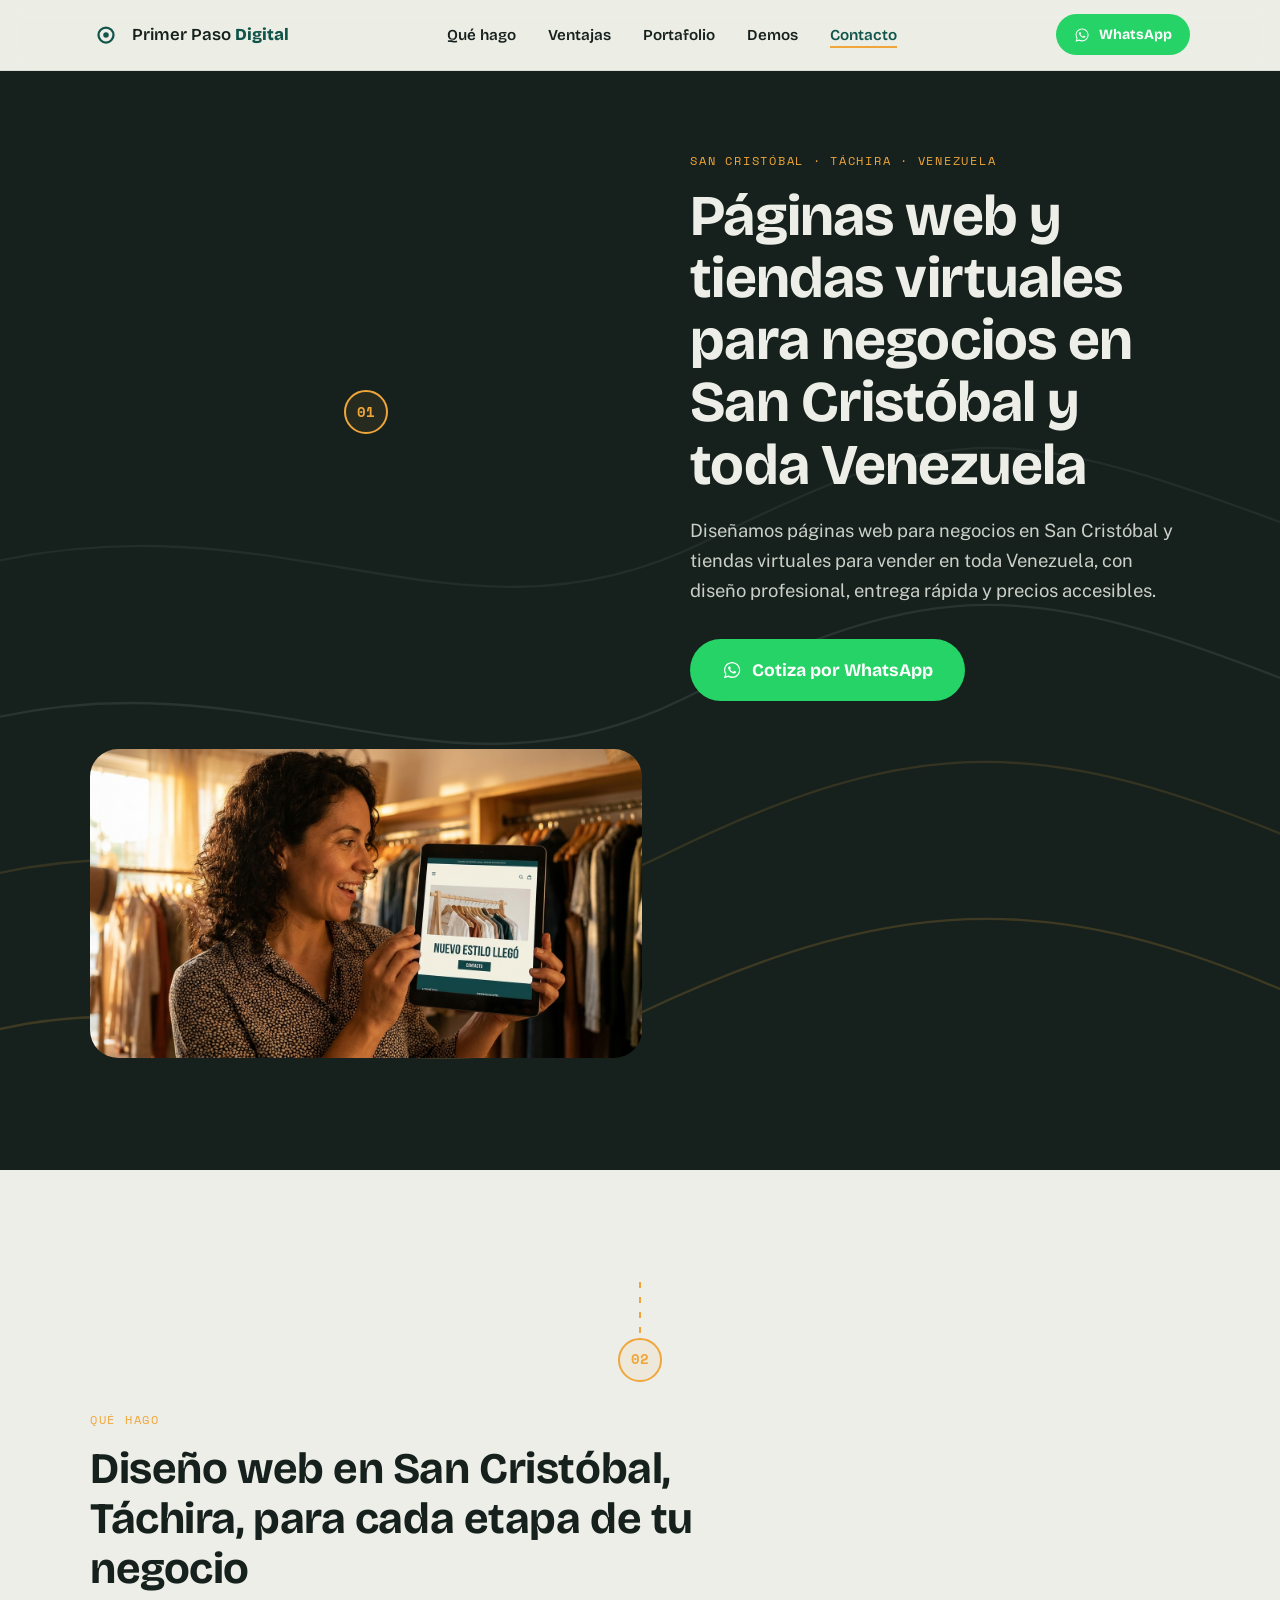
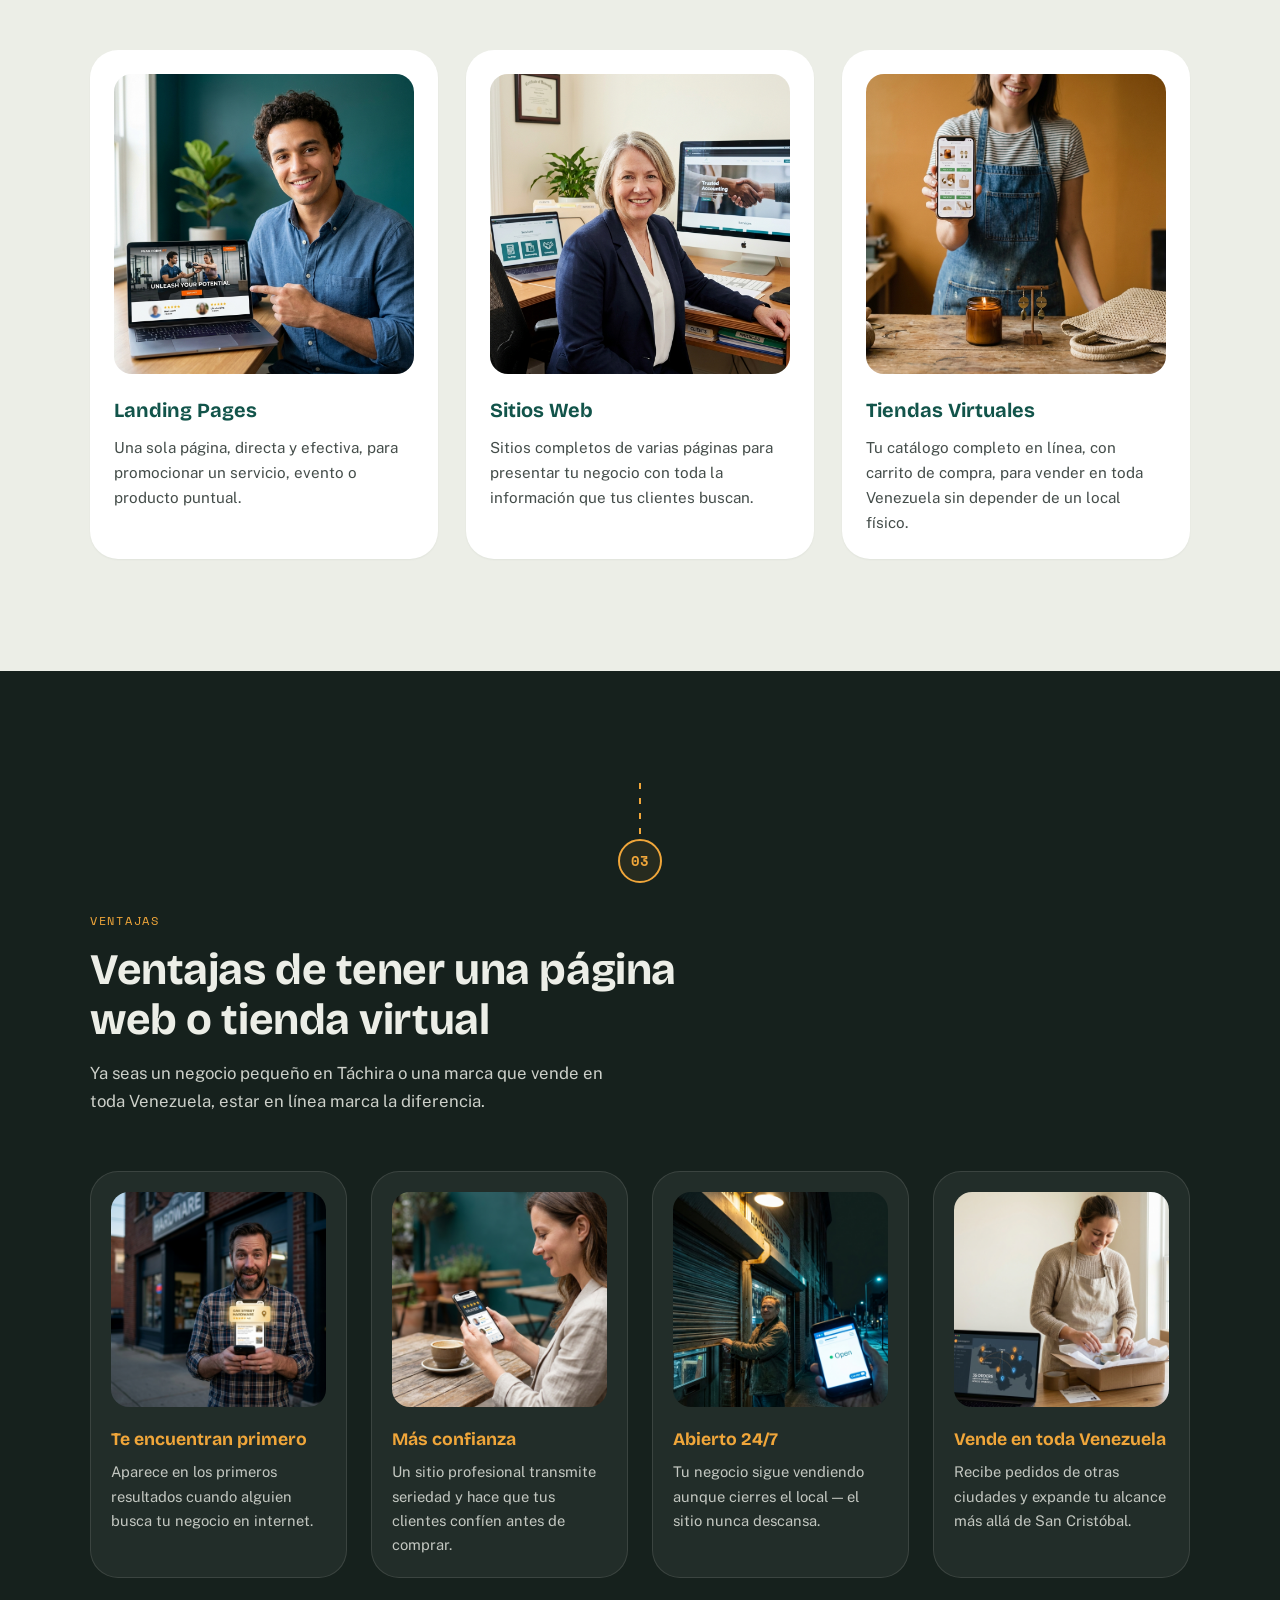
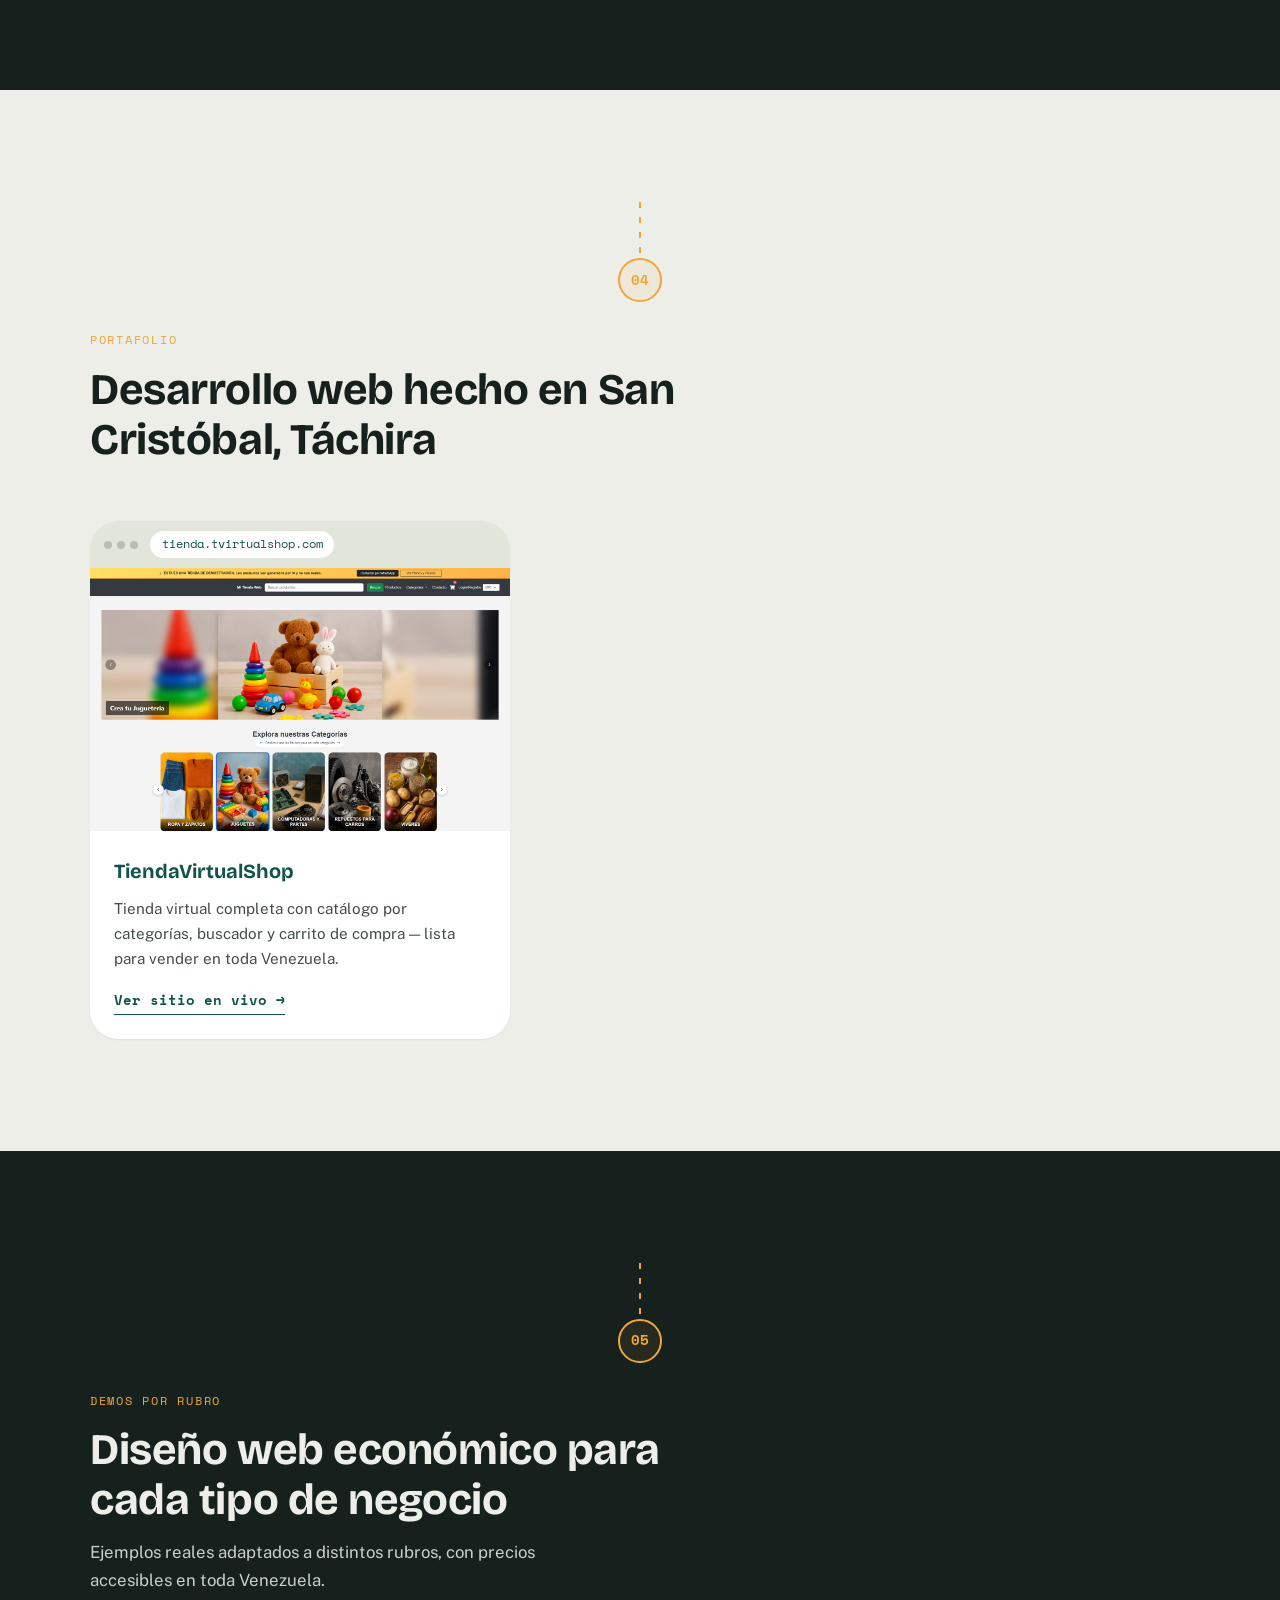
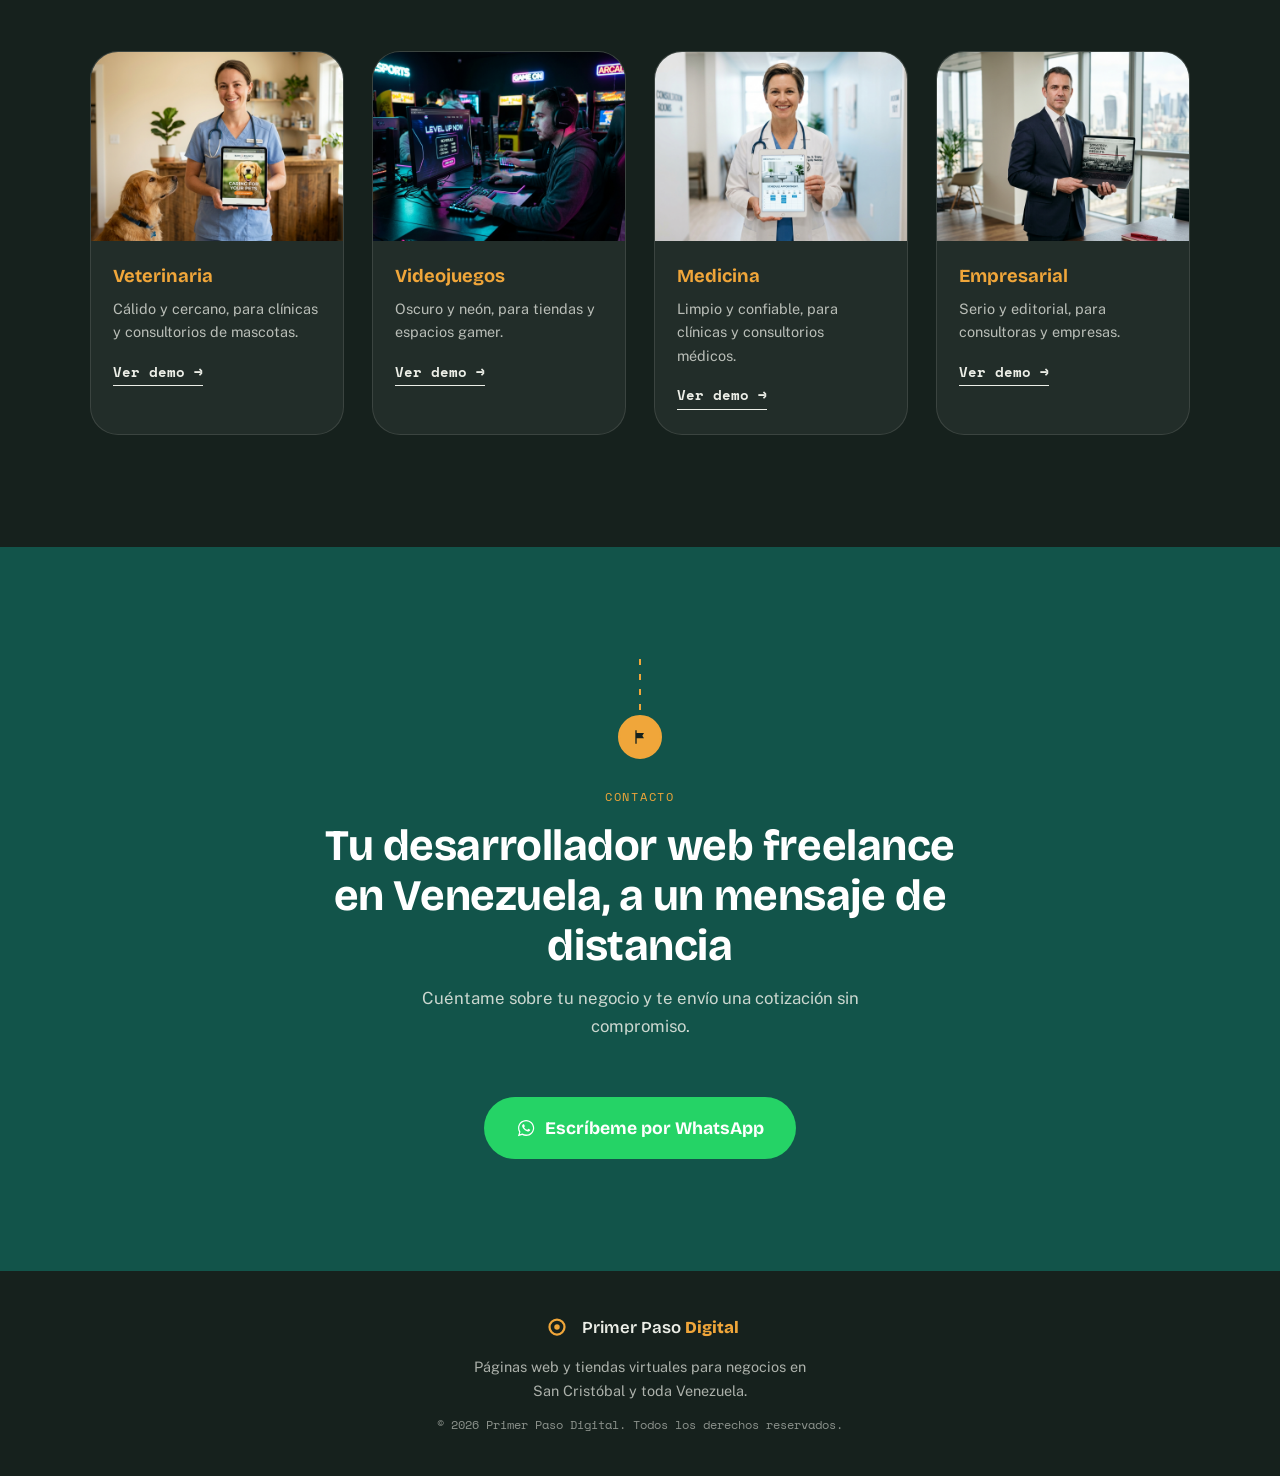
==== index.html @ 60488084 "Web Rediseñada" ====
<!DOCTYPE html>
<html lang="es">
<head>
<meta charset="UTF-8">
<meta name="viewport" content="width=device-width, initial-scale=1.0">
<title>Primer Paso Digital | Páginas Web y Tiendas Virtuales en San Cristóbal, Táchira, Venezuela</title>
<meta name="description" content="Creamos páginas web y tiendas virtuales para negocios en San Cristóbal y toda Venezuela. Diseño profesional, entrega rápida, precios accesibles. Cotiza por WhatsApp.">
<link rel="canonical" href="https://primerpasodigital.com/">
<meta name="theme-color" content="#12544A">

<meta property="og:type" content="website">
<meta property="og:locale" content="es_VE">
<meta property="og:title" content="Primer Paso Digital | Páginas Web y Tiendas Virtuales en San Cristóbal, Táchira">
<meta property="og:description" content="Creamos páginas web y tiendas virtuales para negocios en San Cristóbal y toda Venezuela. Diseño profesional, entrega rápida, precios accesibles.">
<meta property="og:image" content="assets/img/marca/og-image.png">
<meta name="twitter:card" content="summary_large_image">

<link rel="icon" type="image/svg+xml" href="assets/img/marca/favicon.svg">

<link rel="preconnect" href="https://fonts.googleapis.com">
<link rel="preconnect" href="https://fonts.gstatic.com" crossorigin>
<link href="https://fonts.googleapis.com/css2?family=Bricolage+Grotesque:opsz,wght@12..96,500;12..96,600;12..96,700;12..96,800&family=Public+Sans:wght@400;500;600;700&family=Space+Mono:wght@400;700&display=swap" rel="stylesheet">

<link rel="stylesheet" href="assets/css/main.css">
</head>
<body>

<a class="skip-link" href="#main">Saltar al contenido</a>

<header class="site-header" id="top">
  <div class="container site-header__inner">
    <a class="brand" href="#top" aria-label="Primer Paso Digital — Inicio">
      <svg class="brand__mark" viewBox="0 0 64 64" aria-hidden="true">
        <circle cx="32" cy="32" r="15" fill="none" stroke="currentColor" stroke-width="4.5"/>
        <circle cx="32" cy="32" r="5.5" fill="currentColor"/>
      </svg>
      <span class="brand__word">Primer Paso <strong>Digital</strong></span>
    </a>

    <nav class="nav" id="siteNav">
      <ul class="nav__list">
        <li><a href="#que-hago">Qué hago</a></li>
        <li><a href="#ventajas">Ventajas</a></li>
        <li><a href="#portafolio">Portafolio</a></li>
        <li><a href="#demos">Demos</a></li>
        <li><a href="#contacto">Contacto</a></li>
      </ul>
    </nav>

    <div class="site-header__actions">
      <a class="btn btn--whatsapp btn--sm" href="https://wa.me/58TODOWHATSAPP?text=Hola%2C%20quiero%20cotizar%20una%20p%C3%A1gina%20web%20o%20tienda%20virtual" target="_blank" rel="noopener noreferrer">
        <svg viewBox="0 0 32 32" aria-hidden="true"><path fill="currentColor" d="M16 3C9 3 3.2 8.7 3.2 15.7c0 2.5.7 4.8 1.9 6.8L3 29l6.7-2c1.9 1.1 4.1 1.6 6.3 1.6 7 0 12.8-5.7 12.8-12.7C28.8 8.7 23 3 16 3zm0 23.2c-2 0-3.9-.5-5.6-1.5l-.4-.2-4 1.1 1.1-3.9-.3-.4a10.4 10.4 0 0 1-1.7-5.6C5.1 9.8 10 5 16 5s10.9 4.8 10.9 10.7S22 26.2 16 26.2zm6-8c-.3-.2-1.9-.9-2.2-1s-.5-.2-.7.2-.8 1-1 1.2-.4.2-.7.1a8.8 8.8 0 0 1-4.4-3.8c-.3-.5.3-.5.9-1.7.1-.2 0-.4 0-.5l-1-2.3c-.2-.6-.5-.5-.7-.5h-.6c-.2 0-.5.1-.8.4-.3.3-1.1 1-1.1 2.5s1.1 2.9 1.3 3.1c.2.2 2.2 3.4 5.4 4.7.7.3 1.3.5 1.8.7.7.2 1.4.2 1.9.1.6-.1 1.9-.8 2.1-1.5.3-.7.3-1.4.2-1.5-.1-.2-.3-.3-.6-.4z"/></svg>
        <span>WhatsApp</span>
      </a>
      <button class="nav-toggle" id="navToggle" aria-expanded="false" aria-controls="siteNav" aria-label="Abrir menú de navegación">
        <span></span><span></span><span></span>
      </button>
    </div>
  </div>
</header>

<main id="main">

  <!-- 01 · HERO -->
  <section class="section section--dark hero" id="hero">
    <svg class="hero__topo" viewBox="0 0 1200 700" preserveAspectRatio="none" aria-hidden="true">
      <path d="M-50 620 C 200 560, 350 680, 600 600 S 1000 520, 1250 600" fill="none" stroke="#F0A63A" stroke-width="1.5" opacity="0.18"/>
      <path d="M-50 520 C 220 460, 380 580, 620 500 S 980 420, 1250 500" fill="none" stroke="#F0A63A" stroke-width="1.5" opacity="0.14"/>
      <path d="M-50 420 C 240 360, 400 480, 640 400 S 960 320, 1250 400" fill="none" stroke="#ECEEE7" stroke-width="1.5" opacity="0.09"/>
      <path d="M-50 320 C 260 260, 420 380, 660 300 S 940 220, 1250 300" fill="none" stroke="#ECEEE7" stroke-width="1.5" opacity="0.06"/>
    </svg>

    <div class="container hero__inner">
      <div class="waypoint" data-waypoint>
        <span class="waypoint__marker">01</span>
      </div>

      <div class="hero__content reveal">
        <p class="eyebrow">San Cristóbal · Táchira · Venezuela</p>
        <h1>Páginas web y tiendas virtuales para negocios en San Cristóbal y toda Venezuela</h1>
        <p class="hero__lead">Diseñamos páginas web para negocios en San Cristóbal y tiendas virtuales para vender en toda Venezuela, con diseño profesional, entrega rápida y precios accesibles.</p>
        <a class="btn btn--whatsapp btn--lg js-whatsapp" href="https://wa.me/58TODOWHATSAPP?text=Hola%2C%20quiero%20cotizar%20una%20p%C3%A1gina%20web%20o%20tienda%20virtual" target="_blank" rel="noopener noreferrer">
          <svg viewBox="0 0 32 32" aria-hidden="true"><path fill="currentColor" d="M16 3C9 3 3.2 8.7 3.2 15.7c0 2.5.7 4.8 1.9 6.8L3 29l6.7-2c1.9 1.1 4.1 1.6 6.3 1.6 7 0 12.8-5.7 12.8-12.7C28.8 8.7 23 3 16 3zm0 23.2c-2 0-3.9-.5-5.6-1.5l-.4-.2-4 1.1 1.1-3.9-.3-.4a10.4 10.4 0 0 1-1.7-5.6C5.1 9.8 10 5 16 5s10.9 4.8 10.9 10.7S22 26.2 16 26.2zm6-8c-.3-.2-1.9-.9-2.2-1s-.5-.2-.7.2-.8 1-1 1.2-.4.2-.7.1a8.8 8.8 0 0 1-4.4-3.8c-.3-.5.3-.5.9-1.7.1-.2 0-.4 0-.5l-1-2.3c-.2-.6-.5-.5-.7-.5h-.6c-.2 0-.5.1-.8.4-.3.3-1.1 1-1.1 2.5s1.1 2.9 1.3 3.1c.2.2 2.2 3.4 5.4 4.7.7.3 1.3.5 1.8.7.7.2 1.4.2 1.9.1.6-.1 1.9-.8 2.1-1.5.3-.7.3-1.4.2-1.5-.1-.2-.3-.3-.6-.4z"/></svg>
          <span>Cotiza por WhatsApp</span>
        </a>
      </div>

      <div class="hero__media reveal">
        <img src="assets/img/hero/hero-negocios-web.png" alt="Dueña de una tienda de ropa en San Cristóbal mostrando con alegría el sitio web de su negocio en una tablet" width="1376" height="768" fetchpriority="high">
      </div>
    </div>
  </section>

  <!-- 02 · QUÉ HAGO -->
  <section class="section section--light services" id="que-hago">
    <div class="container">
      <div class="waypoint" data-waypoint>
        <span class="waypoint__line"></span>
        <span class="waypoint__marker">02</span>
      </div>

      <header class="section__head reveal">
        <p class="eyebrow">Qué hago</p>
        <h2>Diseño web en San Cristóbal, Táchira, para cada etapa de tu negocio</h2>
      </header>

      <div class="services__grid">
        <article class="service-card reveal">
          <img src="assets/img/servicios/servicio-landing.png" alt="Pantalla de laptop mostrando una landing page de una sola página con botón de contacto" width="1024" height="1024" loading="lazy">
          <h3>Landing Pages</h3>
          <p>Una sola página, directa y efectiva, para promocionar un servicio, evento o producto puntual.</p>
        </article>

        <article class="service-card reveal">
          <img src="assets/img/servicios/servicio-web.png" alt="Monitor y laptop mostrando dos páginas distintas de un sitio web de varias secciones" width="1024" height="1024" loading="lazy">
          <h3>Sitios Web</h3>
          <p>Sitios completos de varias páginas para presentar tu negocio con toda la información que tus clientes buscan.</p>
        </article>

        <article class="service-card reveal">
          <img src="assets/img/servicios/servicio-tienda.png" alt="Teléfono mostrando una tienda virtual con catálogo de productos y botón de agregar al carrito" width="1024" height="1024" loading="lazy">
          <h3>Tiendas Virtuales</h3>
          <p>Tu catálogo completo en línea, con carrito de compra, para vender en toda Venezuela sin depender de un local físico.</p>
        </article>
      </div>
    </div>
  </section>

  <!-- 03 · VENTAJAS -->
  <section class="section section--dark advantages" id="ventajas">
    <div class="container">
      <div class="waypoint" data-waypoint>
        <span class="waypoint__line"></span>
        <span class="waypoint__marker">03</span>
      </div>

      <header class="section__head reveal">
        <p class="eyebrow">Ventajas</p>
        <h2>Ventajas de tener una página web o tienda virtual</h2>
        <p class="section__sub">Ya seas un negocio pequeño en Táchira o una marca que vende en toda Venezuela, estar en línea marca la diferencia.</p>
      </header>

      <div class="advantages__grid">
        <article class="advantage-card reveal">
          <img src="assets/img/ventajas/ventaja-visibilidad.png" alt="Dueño de una ferretería mostrando su celular con su negocio como primer resultado de búsqueda" width="1024" height="1024" loading="lazy">
          <h3>Te encuentran primero</h3>
          <p>Aparece en los primeros resultados cuando alguien busca tu negocio en internet.</p>
        </article>

        <article class="advantage-card reveal">
          <img src="assets/img/ventajas/ventaja-confianza.png" alt="Cliente leyendo reseñas y un sello de negocio verificado en el sitio web de una empresa" width="1024" height="1024" loading="lazy">
          <h3>Más confianza</h3>
          <p>Un sitio profesional transmite seriedad y hace que tus clientes confíen antes de comprar.</p>
        </article>

        <article class="advantage-card reveal">
          <img src="assets/img/ventajas/ventaja-disponibilidad.png" alt="Dueño de un local cerrando su tienda de noche mientras su tienda virtual sigue activa en el celular" width="1024" height="1024" loading="lazy">
          <h3>Abierto 24/7</h3>
          <p>Tu negocio sigue vendiendo aunque cierres el local — el sitio nunca descansa.</p>
        </article>

        <article class="advantage-card reveal">
          <img src="assets/img/ventajas/ventaja-alcance.png" alt="Emprendedora empacando un pedido junto a una laptop con un mapa de pedidos en varias ciudades de Venezuela" width="1024" height="1024" loading="lazy">
          <h3>Vende en toda Venezuela</h3>
          <p>Recibe pedidos de otras ciudades y expande tu alcance más allá de San Cristóbal.</p>
        </article>
      </div>
    </div>
  </section>

  <!-- 04 · PORTAFOLIO -->
  <section class="section section--light portfolio" id="portafolio">
    <div class="container">
      <div class="waypoint" data-waypoint>
        <span class="waypoint__line"></span>
        <span class="waypoint__marker">04</span>
      </div>

      <header class="section__head reveal">
        <p class="eyebrow">Portafolio</p>
        <h2>Desarrollo web hecho en San Cristóbal, Táchira</h2>
      </header>

      <div class="portfolio__grid">
        <article class="portfolio-card reveal">
          <a class="portfolio-card__preview" href="https://tienda.tvirtualshop.com" target="_blank" rel="noopener noreferrer">
            <span class="browser-bar" aria-hidden="true">
              <span class="browser-bar__dots"><i></i><i></i><i></i></span>
              <span class="browser-bar__url">tienda.tvirtualshop.com</span>
            </span>
            <span class="portfolio-card__image">
              <img src="assets/img/portafolio/portafolio-tvirtualshop.png" alt="Captura de la página de inicio de TiendaVirtualShop, una tienda virtual real desarrollada por Primer Paso Digital" width="1440" height="2370" loading="lazy">
            </span>
          </a>
          <div class="portfolio-card__body">
            <h3>TiendaVirtualShop</h3>
            <p>Tienda virtual completa con catálogo por categorías, buscador y carrito de compra — lista para vender en toda Venezuela.</p>
            <a class="link-arrow" href="https://tienda.tvirtualshop.com" target="_blank" rel="noopener noreferrer">Ver sitio en vivo →</a>
          </div>
        </article>
      </div>
    </div>
  </section>

  <!-- 05 · DEMOS POR RUBRO -->
  <section class="section section--dark demos" id="demos">
    <div class="container">
      <div class="waypoint" data-waypoint>
        <span class="waypoint__line"></span>
        <span class="waypoint__marker">05</span>
      </div>

      <header class="section__head reveal">
        <p class="eyebrow">Demos por rubro</p>
        <h2>Diseño web económico para cada tipo de negocio</h2>
        <p class="section__sub">Ejemplos reales adaptados a distintos rubros, con precios accesibles en toda Venezuela.</p>
      </header>

      <div class="demos__grid">
        <article class="demo-card reveal">
          <a class="demo-card__link" href="demos/veterinaria/index.html">
            <span class="demo-card__image"><img src="assets/img/demos/demo-veterinaria.png" alt="Veterinaria mostrando en una tablet el sitio web cálido de una clínica veterinaria, demo de Primer Paso Digital" width="1200" height="896" loading="lazy"></span>
            <span class="demo-card__body">
              <span class="demo-card__title">Veterinaria</span>
              <span class="demo-card__desc">Cálido y cercano, para clínicas y consultorios de mascotas.</span>
              <span class="link-arrow">Ver demo →</span>
            </span>
          </a>
        </article>

        <article class="demo-card reveal">
          <a class="demo-card__link" href="demos/videojuegos/index.html">
            <span class="demo-card__image"><img src="assets/img/demos/demo-videojuegos.png" alt="Gamer frente a un monitor con el sitio web neón de un gaming café, demo de Primer Paso Digital" width="1200" height="896" loading="lazy"></span>
            <span class="demo-card__body">
              <span class="demo-card__title">Videojuegos</span>
              <span class="demo-card__desc">Oscuro y neón, para tiendas y espacios gamer.</span>
              <span class="link-arrow">Ver demo →</span>
            </span>
          </a>
        </article>

        <article class="demo-card reveal">
          <a class="demo-card__link" href="demos/medicina/index.html">
            <span class="demo-card__image"><img src="assets/img/demos/demo-medicina.png" alt="Doctora mostrando en una tablet el sitio web clínico de un centro médico, demo de Primer Paso Digital" width="1200" height="896" loading="lazy"></span>
            <span class="demo-card__body">
              <span class="demo-card__title">Medicina</span>
              <span class="demo-card__desc">Limpio y confiable, para clínicas y consultorios médicos.</span>
              <span class="link-arrow">Ver demo →</span>
            </span>
          </a>
        </article>

        <article class="demo-card reveal">
          <a class="demo-card__link" href="demos/empresarial/index.html">
            <span class="demo-card__image"><img src="assets/img/demos/demo-empresarial.png" alt="Consultor mostrando en una laptop el sitio web editorial de una consultora empresarial, demo de Primer Paso Digital" width="1200" height="896" loading="lazy"></span>
            <span class="demo-card__body">
              <span class="demo-card__title">Empresarial</span>
              <span class="demo-card__desc">Serio y editorial, para consultoras y empresas.</span>
              <span class="link-arrow">Ver demo →</span>
            </span>
          </a>
        </article>
      </div>
    </div>
  </section>

  <!-- 06 · CONTACTO / CTA FINAL -->
  <section class="section contact" id="contacto">
    <div class="container contact__inner">
      <div class="waypoint" data-waypoint>
        <span class="waypoint__line"></span>
        <span class="waypoint__marker waypoint__marker--final" aria-hidden="true">
          <svg viewBox="0 0 24 24" width="16" height="16"><path fill="currentColor" d="M5 2v20h2v-8h11l-2.5-4L18 6H7V2z"/></svg>
        </span>
      </div>

      <header class="section__head reveal">
        <p class="eyebrow">Contacto</p>
        <h2>Tu desarrollador web freelance en Venezuela, a un mensaje de distancia</h2>
        <p class="section__sub">Cuéntame sobre tu negocio y te envío una cotización sin compromiso.</p>
      </header>

      <a class="btn btn--whatsapp btn--lg reveal js-whatsapp" href="https://wa.me/58TODOWHATSAPP?text=Hola%2C%20quiero%20cotizar%20una%20p%C3%A1gina%20web%20o%20tienda%20virtual" target="_blank" rel="noopener noreferrer">
        <svg viewBox="0 0 32 32" aria-hidden="true"><path fill="currentColor" d="M16 3C9 3 3.2 8.7 3.2 15.7c0 2.5.7 4.8 1.9 6.8L3 29l6.7-2c1.9 1.1 4.1 1.6 6.3 1.6 7 0 12.8-5.7 12.8-12.7C28.8 8.7 23 3 16 3zm0 23.2c-2 0-3.9-.5-5.6-1.5l-.4-.2-4 1.1 1.1-3.9-.3-.4a10.4 10.4 0 0 1-1.7-5.6C5.1 9.8 10 5 16 5s10.9 4.8 10.9 10.7S22 26.2 16 26.2zm6-8c-.3-.2-1.9-.9-2.2-1s-.5-.2-.7.2-.8 1-1 1.2-.4.2-.7.1a8.8 8.8 0 0 1-4.4-3.8c-.3-.5.3-.5.9-1.7.1-.2 0-.4 0-.5l-1-2.3c-.2-.6-.5-.5-.7-.5h-.6c-.2 0-.5.1-.8.4-.3.3-1.1 1-1.1 2.5s1.1 2.9 1.3 3.1c.2.2 2.2 3.4 5.4 4.7.7.3 1.3.5 1.8.7.7.2 1.4.2 1.9.1.6-.1 1.9-.8 2.1-1.5.3-.7.3-1.4.2-1.5-.1-.2-.3-.3-.6-.4z"/></svg>
        <span>Escríbeme por WhatsApp</span>
      </a>
    </div>
  </section>

</main>

<footer class="site-footer">
  <div class="container site-footer__inner">
    <a class="brand brand--footer" href="#top" aria-label="Primer Paso Digital — Inicio">
      <svg class="brand__mark" viewBox="0 0 64 64" aria-hidden="true">
        <circle cx="32" cy="32" r="15" fill="none" stroke="currentColor" stroke-width="4.5"/>
        <circle cx="32" cy="32" r="5.5" fill="currentColor"/>
      </svg>
      <span class="brand__word">Primer Paso <strong>Digital</strong></span>
    </a>
    <p class="site-footer__tag">Páginas web y tiendas virtuales para negocios en San Cristóbal y toda Venezuela.</p>
    <p class="site-footer__copy">© <span id="year"></span> Primer Paso Digital. Todos los derechos reservados.</p>
  </div>
</footer>

<script src="assets/js/main.js"></script>
</body>
</html>
---- assets/css/main.css ----
/* ==========================================================================
   Primer Paso Digital — sistema "Sendero"
   Tokens + reset + componentes. Ver CLAUDE.md para la paleta y tipografía.
   ========================================================================== */

:root {
  --ink: #16211D;
  --niebla: #ECEEE7;
  --niebla-alt: #E2E5D9;
  --sendero: #12544A;
  --sendero-dark: #0C3B34;
  --marca: #F0A63A;
  --arcilla: #B5652D;
  --whatsapp: #25D366;
  --whatsapp-dark: #1DA851;
  --white: #FFFFFF;

  --font-display: 'Bricolage Grotesque', 'Segoe UI', sans-serif;
  --font-body: 'Public Sans', 'Segoe UI', sans-serif;
  --font-mono: 'Space Mono', 'Courier New', monospace;

  --radius-sm: 10px;
  --radius-md: 18px;
  --radius-lg: 28px;

  --container-max: 1180px;

  --ease: cubic-bezier(.4, 0, .2, 1);
}

/* ---------- Reset ---------- */
*, *::before, *::after { box-sizing: border-box; }
html { scroll-behavior: smooth; }
body {
  margin: 0;
  font-family: var(--font-body);
  color: var(--ink);
  background: var(--niebla);
  line-height: 1.65;
  -webkit-font-smoothing: antialiased;
}
img { max-width: 100%; display: block; height: auto; }
a { color: inherit; text-decoration: none; }
ul { margin: 0; padding: 0; list-style: none; }
h1, h2, h3, p { margin: 0; }
button { font: inherit; color: inherit; background: none; border: none; cursor: pointer; }
svg { display: block; }

:focus-visible {
  outline: 3px solid var(--marca);
  outline-offset: 3px;
  border-radius: 4px;
}

@media (prefers-reduced-motion: reduce) {
  html { scroll-behavior: auto; }
  *, *::before, *::after {
    animation-duration: 0.001ms !important;
    animation-iteration-count: 1 !important;
    transition-duration: 0.001ms !important;
    scroll-behavior: auto !important;
  }
}

/* ---------- Skip link ---------- */
.skip-link {
  position: absolute;
  left: 1rem;
  top: -60px;
  background: var(--marca);
  color: var(--ink);
  padding: .75rem 1.25rem;
  border-radius: var(--radius-sm);
  font-family: var(--font-display);
  font-weight: 700;
  z-index: 1000;
  transition: top .2s var(--ease);
}
.skip-link:focus { top: 1rem; }

/* ---------- Layout helpers ---------- */
.container {
  width: 100%;
  max-width: var(--container-max);
  margin-inline: auto;
  padding-inline: clamp(1.25rem, 4vw, 2.5rem);
}

.section { position: relative; padding-block: clamp(4rem, 9vw, 7rem); overflow: hidden; }
.section--dark { background: var(--ink); color: var(--niebla); }
.section--light { background: var(--niebla); color: var(--ink); }

.eyebrow {
  font-family: var(--font-mono);
  font-size: .78rem;
  letter-spacing: .14em;
  text-transform: uppercase;
  color: var(--marca);
  margin-bottom: .85rem;
}

.section__head { max-width: 640px; margin-bottom: clamp(2.5rem, 6vw, 3.5rem); }
.section__head h2 {
  font-family: var(--font-display);
  font-weight: 700;
  font-size: clamp(1.9rem, 3.4vw, 2.75rem);
  line-height: 1.15;
  letter-spacing: -.01em;
}
.section__sub { margin-top: .9rem; font-size: 1.05rem; opacity: .85; max-width: 52ch; }

/* ---------- Buttons ---------- */
.btn {
  display: inline-flex;
  align-items: center;
  gap: .6rem;
  padding: .9rem 1.6rem;
  border-radius: 999px;
  font-family: var(--font-display);
  font-weight: 700;
  font-size: 1rem;
  transition: transform .18s var(--ease), box-shadow .18s var(--ease);
  white-space: nowrap;
}
.btn svg { width: 1.15em; height: 1.15em; }
.btn:hover { transform: translateY(-2px); }
.btn:active { transform: translateY(0); }

.btn--whatsapp { background: var(--whatsapp); color: var(--white); }
.btn--whatsapp:hover { background: var(--whatsapp-dark); box-shadow: 0 10px 24px -8px rgba(37,211,102,.5); }

.btn--sm { padding: .55rem 1.1rem; font-size: .88rem; }
.btn--lg { padding: 1.05rem 2rem; font-size: 1.1rem; }

.link-arrow {
  display: inline-flex;
  align-items: center;
  font-family: var(--font-mono);
  font-size: .85rem;
  font-weight: 700;
  border-bottom: 1.5px solid currentColor;
  padding-bottom: 2px;
  width: fit-content;
  transition: gap .18s var(--ease), opacity .18s var(--ease);
}
.link-arrow:hover { opacity: .75; }

/* ---------- Reveal on scroll ---------- */
.reveal {
  opacity: 0;
  transform: translateY(18px);
  transition: opacity .7s var(--ease), transform .7s var(--ease);
}
.reveal.in-view { opacity: 1; transform: none; }
@media (prefers-reduced-motion: reduce) {
  .reveal { opacity: 1 !important; transform: none !important; }
}

/* ---------- Waypoint (sendero) ---------- */
.waypoint {
  display: flex;
  flex-direction: column;
  align-items: center;
  gap: 0;
  width: fit-content;
  margin-inline: auto;
  margin-bottom: 1.75rem;
}
.waypoint__line {
  width: 2px;
  height: 56px;
  background-image: repeating-linear-gradient(to bottom, var(--marca) 0 6px, transparent 6px 15px);
  transform: scaleY(0);
  transform-origin: top;
  transition: transform .9s var(--ease);
}
.section.in-view .waypoint__line { transform: scaleY(1); }
@media (prefers-reduced-motion: reduce) {
  .waypoint__line { transform: scaleY(1) !important; }
}

.waypoint__marker {
  width: 2.75rem;
  height: 2.75rem;
  border-radius: 50%;
  display: flex;
  align-items: center;
  justify-content: center;
  font-family: var(--font-mono);
  font-weight: 700;
  font-size: .85rem;
  border: 2px solid var(--marca);
  color: var(--marca);
  background: rgba(240, 166, 58, .08);
  flex-shrink: 0;
}
.waypoint__marker--final {
  background: var(--marca);
  color: var(--ink);
}

/* ==========================================================================
   Header
   ========================================================================== */
.site-header {
  position: sticky;
  top: 0;
  z-index: 100;
  border-bottom: 1px solid rgba(22, 33, 29, .08);
}
/* Blur lives on a pseudo-element (not on .site-header itself) so the header
   never becomes the containing block for its position:fixed mobile nav —
   backdrop-filter on an ancestor hijacks fixed-position sizing/offsets. */
.site-header::before {
  content: '';
  position: absolute;
  inset: 0;
  z-index: -1;
  background: rgba(236, 238, 231, .92);
  backdrop-filter: blur(8px);
}
.site-header__inner {
  display: flex;
  align-items: center;
  justify-content: space-between;
  gap: 1.5rem;
  padding-block: .9rem;
}

.brand {
  display: inline-flex;
  align-items: center;
  gap: .6rem;
  color: var(--sendero);
  flex-shrink: 0;
}
.brand__mark { width: 2rem; height: 2rem; }
.brand__word {
  font-family: var(--font-display);
  font-weight: 600;
  font-size: 1.05rem;
  color: var(--ink);
}
.brand__word strong { color: var(--sendero); font-weight: 800; }

.nav__list {
  display: flex;
  align-items: center;
  gap: clamp(1.25rem, 2.5vw, 2.25rem);
}
.nav__list a {
  font-family: var(--font-display);
  font-weight: 600;
  font-size: .95rem;
  position: relative;
  padding-block: .25rem;
}
.nav__list a::after {
  content: '';
  position: absolute;
  left: 0; right: 100%;
  bottom: 0;
  height: 2px;
  background: var(--marca);
  transition: right .25s var(--ease);
}
.nav__list a:hover::after,
.nav__list a.is-active::after { right: 0; }
.nav__list a.is-active { color: var(--sendero); }

.site-header__actions { display: flex; align-items: center; gap: 1rem; }

.nav-toggle {
  display: none;
  flex-direction: column;
  justify-content: center;
  gap: 5px;
  width: 2.25rem;
  height: 2.25rem;
}
.nav-toggle span {
  display: block;
  width: 100%;
  height: 2px;
  background: var(--ink);
  transition: transform .25s var(--ease), opacity .25s var(--ease);
}
.nav-toggle[aria-expanded="true"] span:nth-child(1) { transform: translateY(7px) rotate(45deg); }
.nav-toggle[aria-expanded="true"] span:nth-child(2) { opacity: 0; }
.nav-toggle[aria-expanded="true"] span:nth-child(3) { transform: translateY(-7px) rotate(-45deg); }

/* ==========================================================================
   Hero
   ========================================================================== */
.hero { padding-top: clamp(3rem, 7vw, 5rem); }
.hero__topo {
  position: absolute;
  inset: 0;
  width: 100%;
  height: 100%;
  pointer-events: none;
}
.hero__inner { position: relative; z-index: 1; }

.hero__content { max-width: 620px; }
.hero__content h1 {
  font-family: var(--font-display);
  font-weight: 700;
  font-size: clamp(2.2rem, 5vw, 3.6rem);
  line-height: 1.08;
  letter-spacing: -.015em;
  margin-bottom: 1.25rem;
}
.hero__lead {
  font-size: 1.15rem;
  opacity: .85;
  max-width: 48ch;
  margin-bottom: 2rem;
}

.hero__media {
  margin-top: clamp(2.5rem, 6vw, 3.5rem);
  border-radius: var(--radius-lg);
  overflow: hidden;
}
.hero__media img { width: 100%; height: auto; }

@media (min-width: 900px) {
  .hero__inner { display: grid; grid-template-columns: 1.05fr .95fr; gap: 3rem; align-items: center; }
  .hero__media { margin-top: 0; }
}

/* ==========================================================================
   Qué hago — services
   ========================================================================== */
.services__grid {
  display: grid;
  gap: 1.75rem;
  grid-template-columns: repeat(auto-fit, minmax(240px, 1fr));
}
.service-card {
  background: var(--white);
  border-radius: var(--radius-lg);
  padding: 1.5rem;
  box-shadow: 0 1px 2px rgba(22,33,29,.05);
}
.service-card img {
  border-radius: var(--radius-md);
  aspect-ratio: 1 / 1;
  object-fit: cover;
  margin-bottom: 1.25rem;
}
.service-card h3 {
  font-family: var(--font-display);
  font-weight: 700;
  font-size: 1.25rem;
  margin-bottom: .5rem;
  color: var(--sendero);
}
.service-card p { font-size: .95rem; opacity: .8; }

/* ==========================================================================
   Ventajas — advantages
   ========================================================================== */
.advantages__grid {
  display: grid;
  gap: 1.5rem;
  grid-template-columns: repeat(auto-fit, minmax(220px, 1fr));
}
.advantage-card {
  background: rgba(236, 238, 231, .06);
  border: 1px solid rgba(236, 238, 231, .12);
  border-radius: var(--radius-lg);
  padding: 1.25rem;
}
.advantage-card img {
  border-radius: var(--radius-md);
  aspect-ratio: 1 / 1;
  object-fit: cover;
  margin-bottom: 1.1rem;
}
.advantage-card h3 {
  font-family: var(--font-display);
  font-weight: 700;
  font-size: 1.1rem;
  margin-bottom: .4rem;
  color: var(--marca);
}
.advantage-card p { font-size: .92rem; opacity: .8; }

/* ==========================================================================
   Portafolio
   ========================================================================== */
.portfolio__grid {
  display: grid;
  gap: 2rem;
  grid-template-columns: repeat(auto-fit, minmax(300px, 420px));
}
.portfolio-card {
  background: var(--white);
  border-radius: var(--radius-lg);
  overflow: hidden;
  box-shadow: 0 1px 2px rgba(22,33,29,.05);
}
.portfolio-card__preview { display: block; }
.browser-bar {
  display: flex;
  align-items: center;
  gap: .75rem;
  padding: .65rem .9rem;
  background: var(--niebla-alt);
}
.browser-bar__dots { display: flex; gap: 5px; }
.browser-bar__dots i {
  width: 8px; height: 8px; border-radius: 50%;
  background: rgba(22,33,29,.2);
  display: block;
}
.browser-bar__url {
  font-family: var(--font-mono);
  font-size: .78rem;
  color: var(--sendero);
  background: var(--white);
  padding: .2rem .7rem;
  border-radius: 999px;
}
.portfolio-card__image { display: block; aspect-ratio: 16 / 10; overflow: hidden; }
.portfolio-card__image img { width: 100%; height: 100%; object-fit: cover; object-position: top center; transition: transform .4s var(--ease); }
.portfolio-card:hover .portfolio-card__image img { transform: scale(1.03); }
.portfolio-card__body { padding: 1.5rem; }
.portfolio-card__body h3 {
  font-family: var(--font-display);
  font-weight: 700;
  font-size: 1.25rem;
  color: var(--sendero);
  margin-bottom: .5rem;
}
.portfolio-card__body p { font-size: .95rem; opacity: .8; margin-bottom: 1rem; }
.portfolio-card__body .link-arrow { color: var(--sendero); }

/* ==========================================================================
   Demos por rubro
   ========================================================================== */
.demos__grid {
  display: grid;
  gap: 1.75rem;
  grid-template-columns: repeat(auto-fit, minmax(240px, 1fr));
}
.demo-card {
  border-radius: var(--radius-lg);
  overflow: hidden;
  background: rgba(236, 238, 231, .06);
  border: 1px solid rgba(236, 238, 231, .12);
  transition: border-color .2s var(--ease);
}
.demo-card:hover { border-color: var(--marca); }
.demo-card__link { display: block; }
.demo-card__image { display: block; aspect-ratio: 4 / 3; overflow: hidden; }
.demo-card__image img { width: 100%; height: 100%; object-fit: cover; transition: transform .4s var(--ease); }
.demo-card:hover .demo-card__image img { transform: scale(1.05); }
.demo-card__body { display: block; padding: 1.25rem 1.4rem 1.5rem; }
.demo-card__title {
  display: block;
  font-family: var(--font-display);
  font-weight: 700;
  font-size: 1.15rem;
  color: var(--marca);
  margin-bottom: .35rem;
}
.demo-card__desc { display: block; font-size: .9rem; opacity: .75; margin-bottom: .9rem; }
.demo-card .link-arrow { color: var(--niebla); }

/* ==========================================================================
   Contacto / CTA final
   ========================================================================== */
.contact {
  background: var(--sendero);
  color: var(--niebla);
  text-align: center;
}
.contact__inner { display: flex; flex-direction: column; align-items: center; }
.contact .section__head { margin-inline: auto; }
.contact .section__sub { margin-inline: auto; }
.contact .eyebrow { color: var(--marca); }
.contact h2 { color: var(--white); }

/* ==========================================================================
   Footer
   ========================================================================== */
.site-footer { background: var(--ink); color: var(--niebla); padding-block: 2.5rem; }
.site-footer__inner { display: flex; flex-direction: column; align-items: center; gap: .75rem; text-align: center; }
.site-footer .brand__word { color: var(--niebla); }
.site-footer .brand__word strong { color: var(--marca); }
.site-footer .brand { color: var(--marca); }
.site-footer__tag { font-size: .9rem; opacity: .7; max-width: 40ch; }
.site-footer__copy { font-family: var(--font-mono); font-size: .78rem; opacity: .55; }

/* ==========================================================================
   Mobile nav
   ========================================================================== */
@media (max-width: 480px) {
  .site-header__actions .btn--sm span { display: none; }
  .site-header__actions .btn--sm { padding: .6rem; }
  .brand__word { font-size: .88rem; }
}

@media (max-width: 899px) {
  .nav-toggle { display: flex; }
  .nav {
    position: fixed;
    inset: 0 0 0 auto;
    top: 0;
    height: 100%;
    width: min(78vw, 320px);
    background: var(--niebla);
    padding: 6rem 2rem 2rem;
    transform: translateX(100%);
    transition: transform .3s var(--ease);
    box-shadow: -12px 0 30px rgba(22,33,29,.12);
  }
  .nav.is-open { transform: translateX(0); }
  .nav__list { flex-direction: column; align-items: flex-start; gap: 1.75rem; }
  .nav__list a { font-size: 1.15rem; }
}

@media (min-width: 900px) {
  .site-header__inner { gap: 2.5rem; }
}
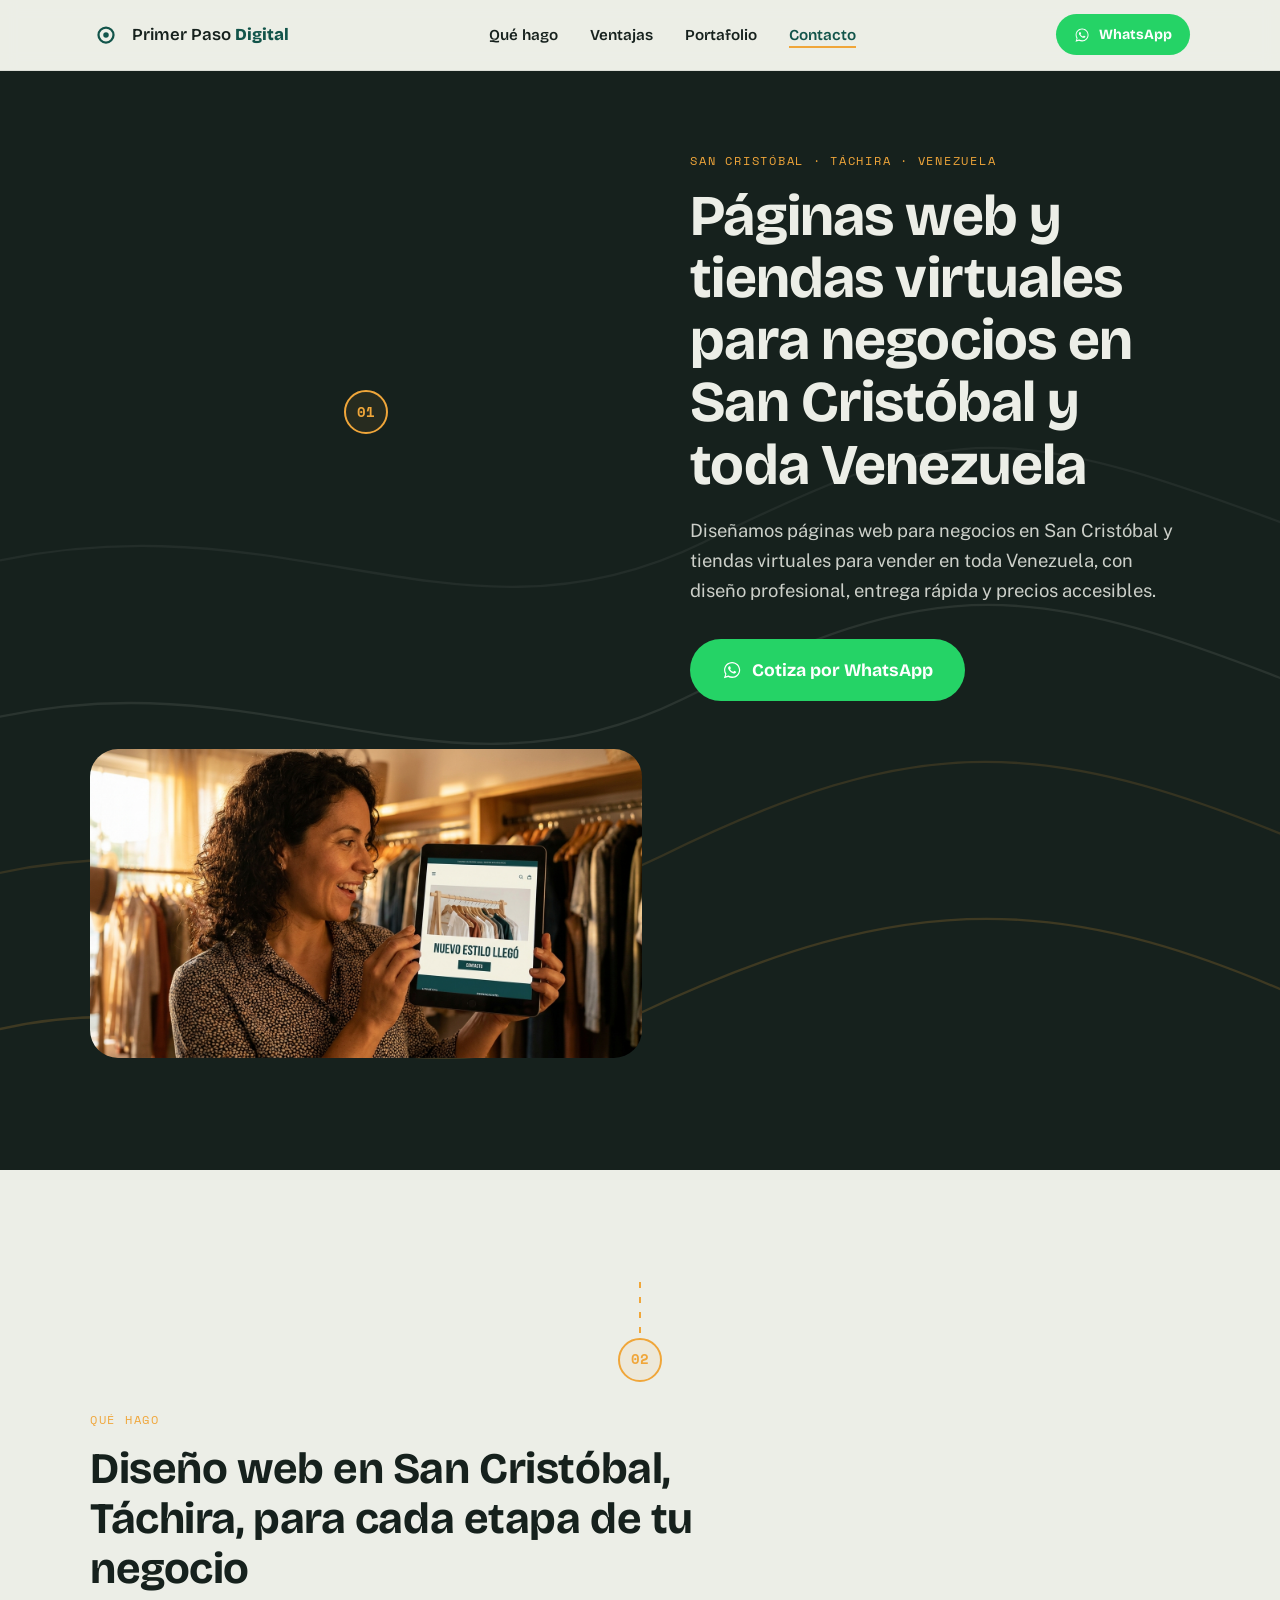
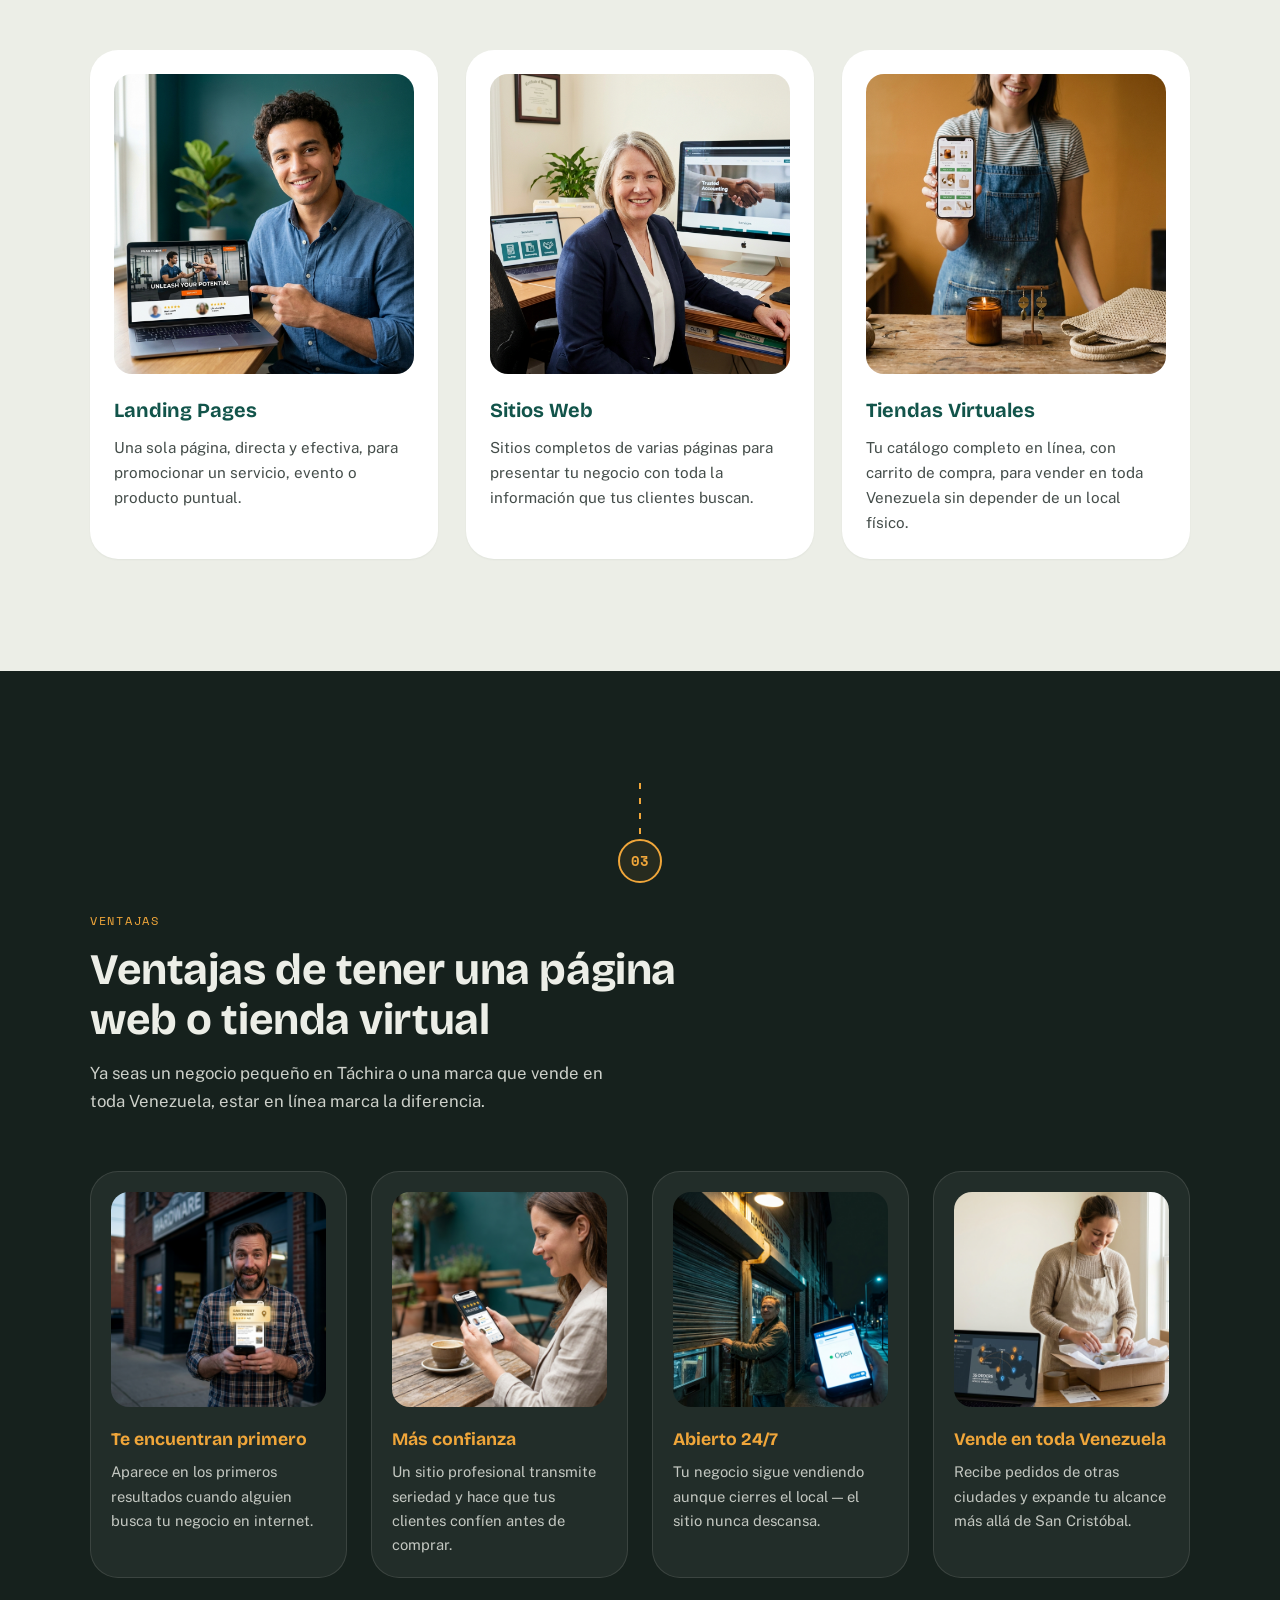
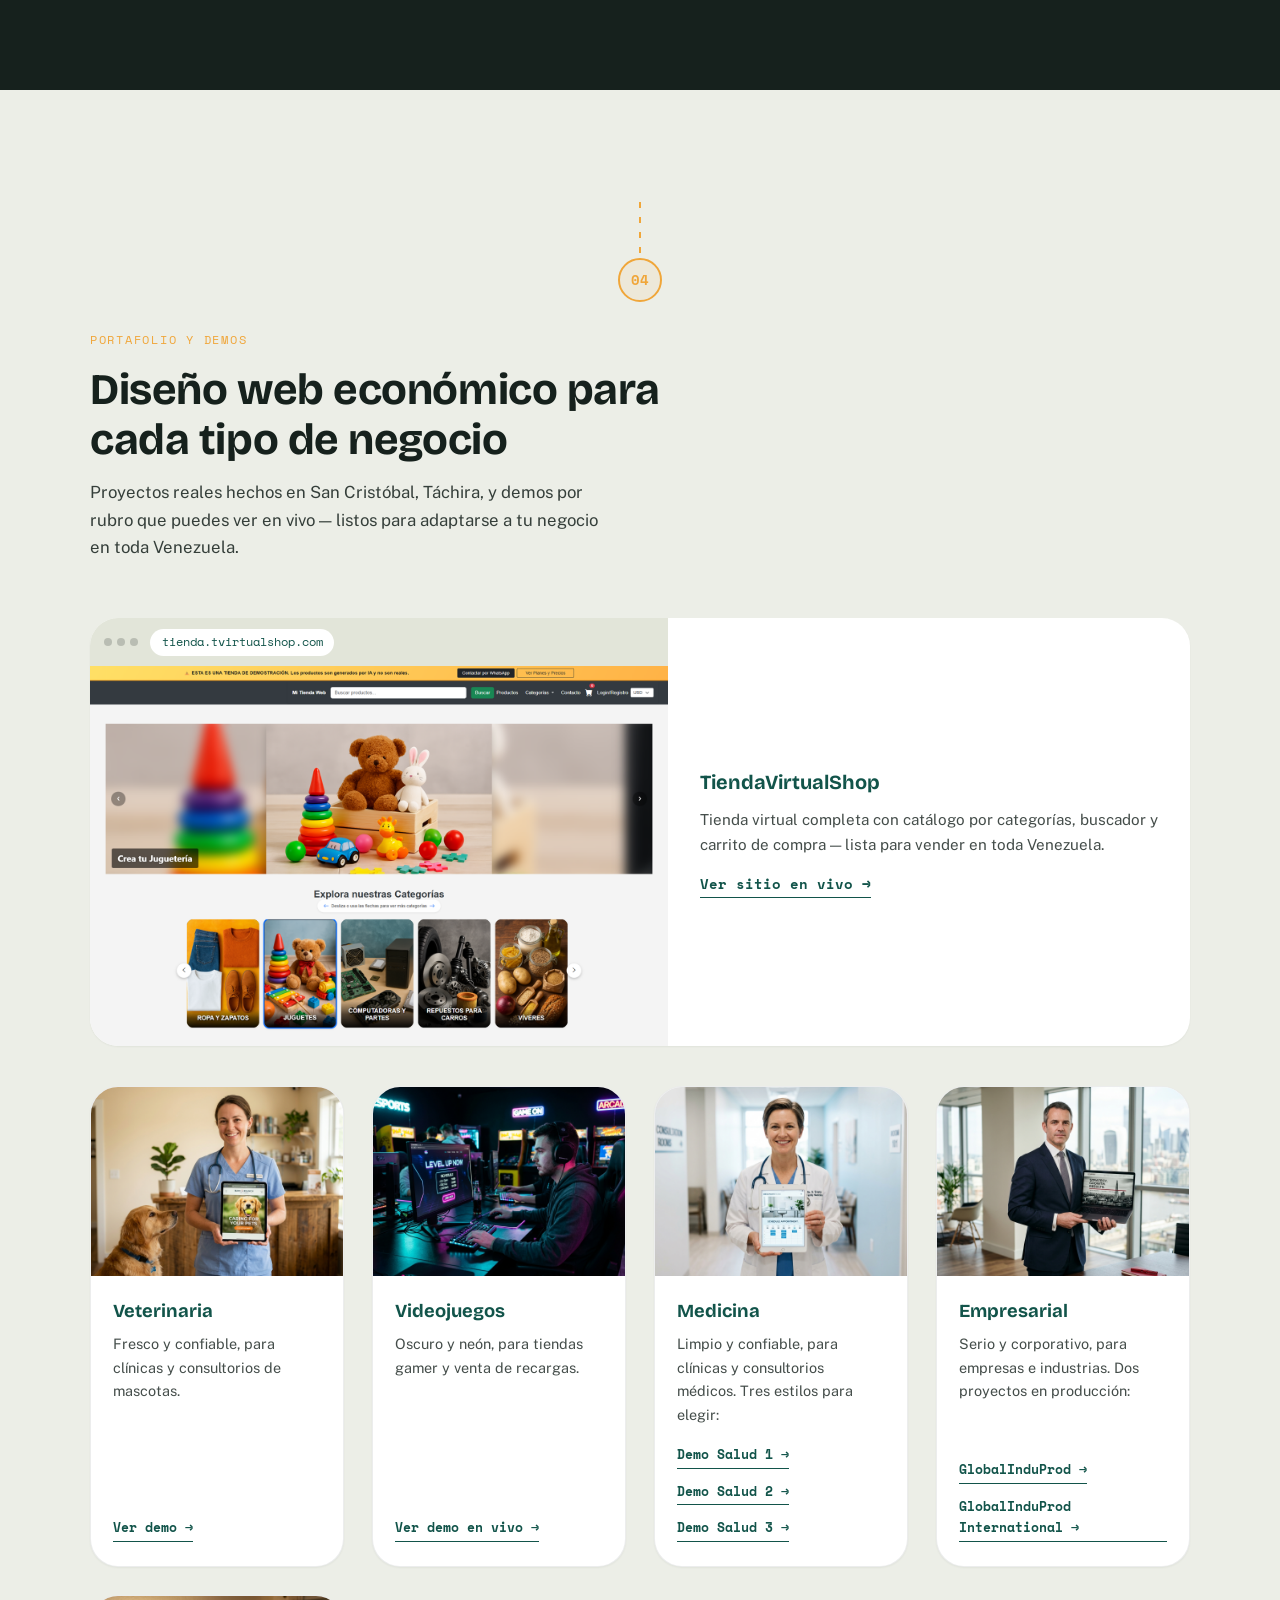
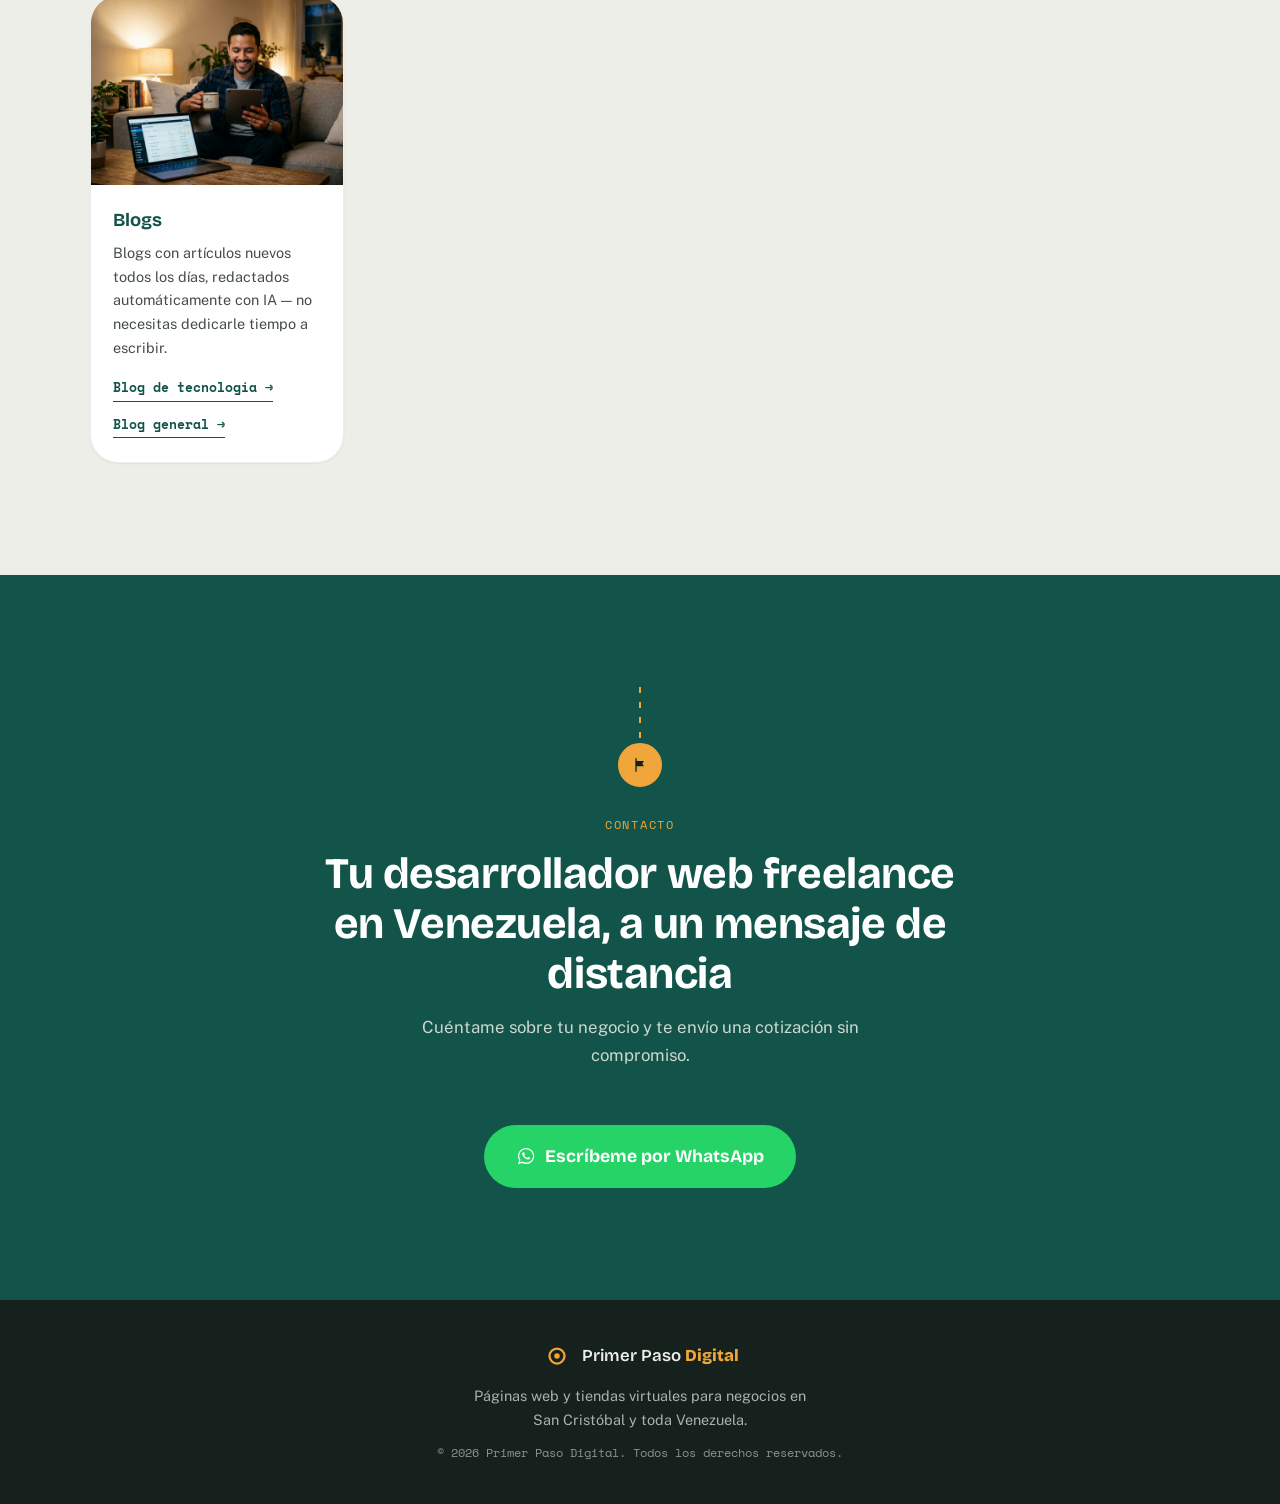
==== commit b03ecce6: "Enlace a demos" ====
--- a/index.html
+++ b/index.html
@@ -42,13 +42,12 @@
         <li><a href="#que-hago">Qué hago</a></li>
         <li><a href="#ventajas">Ventajas</a></li>
         <li><a href="#portafolio">Portafolio</a></li>
-        <li><a href="#demos">Demos</a></li>
         <li><a href="#contacto">Contacto</a></li>
       </ul>
     </nav>
 
     <div class="site-header__actions">
-      <a class="btn btn--whatsapp btn--sm" href="https://wa.me/58TODOWHATSAPP?text=Hola%2C%20quiero%20cotizar%20una%20p%C3%A1gina%20web%20o%20tienda%20virtual" target="_blank" rel="noopener noreferrer">
+      <a class="btn btn--whatsapp btn--sm" href="https://wa.me/584247238716?text=Hola%2C%20quiero%20cotizar%20una%20p%C3%A1gina%20web%20o%20tienda%20virtual" target="_blank" rel="noopener noreferrer">
         <svg viewBox="0 0 32 32" aria-hidden="true"><path fill="currentColor" d="M16 3C9 3 3.2 8.7 3.2 15.7c0 2.5.7 4.8 1.9 6.8L3 29l6.7-2c1.9 1.1 4.1 1.6 6.3 1.6 7 0 12.8-5.7 12.8-12.7C28.8 8.7 23 3 16 3zm0 23.2c-2 0-3.9-.5-5.6-1.5l-.4-.2-4 1.1 1.1-3.9-.3-.4a10.4 10.4 0 0 1-1.7-5.6C5.1 9.8 10 5 16 5s10.9 4.8 10.9 10.7S22 26.2 16 26.2zm6-8c-.3-.2-1.9-.9-2.2-1s-.5-.2-.7.2-.8 1-1 1.2-.4.2-.7.1a8.8 8.8 0 0 1-4.4-3.8c-.3-.5.3-.5.9-1.7.1-.2 0-.4 0-.5l-1-2.3c-.2-.6-.5-.5-.7-.5h-.6c-.2 0-.5.1-.8.4-.3.3-1.1 1-1.1 2.5s1.1 2.9 1.3 3.1c.2.2 2.2 3.4 5.4 4.7.7.3 1.3.5 1.8.7.7.2 1.4.2 1.9.1.6-.1 1.9-.8 2.1-1.5.3-.7.3-1.4.2-1.5-.1-.2-.3-.3-.6-.4z"/></svg>
         <span>WhatsApp</span>
       </a>
@@ -79,7 +78,7 @@
         <p class="eyebrow">San Cristóbal · Táchira · Venezuela</p>
         <h1>Páginas web y tiendas virtuales para negocios en San Cristóbal y toda Venezuela</h1>
         <p class="hero__lead">Diseñamos páginas web para negocios en San Cristóbal y tiendas virtuales para vender en toda Venezuela, con diseño profesional, entrega rápida y precios accesibles.</p>
-        <a class="btn btn--whatsapp btn--lg js-whatsapp" href="https://wa.me/58TODOWHATSAPP?text=Hola%2C%20quiero%20cotizar%20una%20p%C3%A1gina%20web%20o%20tienda%20virtual" target="_blank" rel="noopener noreferrer">
+        <a class="btn btn--whatsapp btn--lg js-whatsapp" href="https://wa.me/584247238716?text=Hola%2C%20quiero%20cotizar%20una%20p%C3%A1gina%20web%20o%20tienda%20virtual" target="_blank" rel="noopener noreferrer">
           <svg viewBox="0 0 32 32" aria-hidden="true"><path fill="currentColor" d="M16 3C9 3 3.2 8.7 3.2 15.7c0 2.5.7 4.8 1.9 6.8L3 29l6.7-2c1.9 1.1 4.1 1.6 6.3 1.6 7 0 12.8-5.7 12.8-12.7C28.8 8.7 23 3 16 3zm0 23.2c-2 0-3.9-.5-5.6-1.5l-.4-.2-4 1.1 1.1-3.9-.3-.4a10.4 10.4 0 0 1-1.7-5.6C5.1 9.8 10 5 16 5s10.9 4.8 10.9 10.7S22 26.2 16 26.2zm6-8c-.3-.2-1.9-.9-2.2-1s-.5-.2-.7.2-.8 1-1 1.2-.4.2-.7.1a8.8 8.8 0 0 1-4.4-3.8c-.3-.5.3-.5.9-1.7.1-.2 0-.4 0-.5l-1-2.3c-.2-.6-.5-.5-.7-.5h-.6c-.2 0-.5.1-.8.4-.3.3-1.1 1-1.1 2.5s1.1 2.9 1.3 3.1c.2.2 2.2 3.4 5.4 4.7.7.3 1.3.5 1.8.7.7.2 1.4.2 1.9.1.6-.1 1.9-.8 2.1-1.5.3-.7.3-1.4.2-1.5-.1-.2-.3-.3-.6-.4z"/></svg>
           <span>Cotiza por WhatsApp</span>
         </a>
@@ -177,12 +176,12 @@
       </div>
 
       <header class="section__head reveal">
-        <p class="eyebrow">Portafolio</p>
-        <h2>Desarrollo web hecho en San Cristóbal, Táchira</h2>
+        <p class="eyebrow">Portafolio y demos</p>
+        <h2>Diseño web económico para cada tipo de negocio</h2>
+        <p class="section__sub">Proyectos reales hechos en San Cristóbal, Táchira, y demos por rubro que puedes ver en vivo — listos para adaptarse a tu negocio en toda Venezuela.</p>
       </header>
 
-      <div class="portfolio__grid">
-        <article class="portfolio-card reveal">
+      <article class="portfolio-card portfolio-card--featured reveal">
           <a class="portfolio-card__preview" href="https://tienda.tvirtualshop.com" target="_blank" rel="noopener noreferrer">
             <span class="browser-bar" aria-hidden="true">
               <span class="browser-bar__dots"><i></i><i></i><i></i></span>
@@ -198,67 +197,75 @@
             <a class="link-arrow" href="https://tienda.tvirtualshop.com" target="_blank" rel="noopener noreferrer">Ver sitio en vivo →</a>
           </div>
         </article>
-      </div>
-    </div>
-  </section>
-
-  <!-- 05 · DEMOS POR RUBRO -->
-  <section class="section section--dark demos" id="demos">
-    <div class="container">
-      <div class="waypoint" data-waypoint>
-        <span class="waypoint__line"></span>
-        <span class="waypoint__marker">05</span>
-      </div>
-
-      <header class="section__head reveal">
-        <p class="eyebrow">Demos por rubro</p>
-        <h2>Diseño web económico para cada tipo de negocio</h2>
-        <p class="section__sub">Ejemplos reales adaptados a distintos rubros, con precios accesibles en toda Venezuela.</p>
-      </header>
 
       <div class="demos__grid">
         <article class="demo-card reveal">
-          <a class="demo-card__link" href="demos/veterinaria/index.html">
-            <span class="demo-card__image"><img src="assets/img/demos/demo-veterinaria.png" alt="Veterinaria mostrando en una tablet el sitio web cálido de una clínica veterinaria, demo de Primer Paso Digital" width="1200" height="896" loading="lazy"></span>
-            <span class="demo-card__body">
-              <span class="demo-card__title">Veterinaria</span>
-              <span class="demo-card__desc">Cálido y cercano, para clínicas y consultorios de mascotas.</span>
-              <span class="link-arrow">Ver demo →</span>
-            </span>
-          </a>
-        </article>
-
-        <article class="demo-card reveal">
-          <a class="demo-card__link" href="demos/videojuegos/index.html">
-            <span class="demo-card__image"><img src="assets/img/demos/demo-videojuegos.png" alt="Gamer frente a un monitor con el sitio web neón de un gaming café, demo de Primer Paso Digital" width="1200" height="896" loading="lazy"></span>
-            <span class="demo-card__body">
-              <span class="demo-card__title">Videojuegos</span>
-              <span class="demo-card__desc">Oscuro y neón, para tiendas y espacios gamer.</span>
-              <span class="link-arrow">Ver demo →</span>
-            </span>
-          </a>
-        </article>
-
-        <article class="demo-card reveal">
-          <a class="demo-card__link" href="demos/medicina/index.html">
-            <span class="demo-card__image"><img src="assets/img/demos/demo-medicina.png" alt="Doctora mostrando en una tablet el sitio web clínico de un centro médico, demo de Primer Paso Digital" width="1200" height="896" loading="lazy"></span>
-            <span class="demo-card__body">
-              <span class="demo-card__title">Medicina</span>
-              <span class="demo-card__desc">Limpio y confiable, para clínicas y consultorios médicos.</span>
-              <span class="link-arrow">Ver demo →</span>
-            </span>
-          </a>
-        </article>
-
-        <article class="demo-card reveal">
-          <a class="demo-card__link" href="demos/empresarial/index.html">
-            <span class="demo-card__image"><img src="assets/img/demos/demo-empresarial.png" alt="Consultor mostrando en una laptop el sitio web editorial de una consultora empresarial, demo de Primer Paso Digital" width="1200" height="896" loading="lazy"></span>
-            <span class="demo-card__body">
-              <span class="demo-card__title">Empresarial</span>
-              <span class="demo-card__desc">Serio y editorial, para consultoras y empresas.</span>
-              <span class="link-arrow">Ver demo →</span>
-            </span>
-          </a>
+          <a class="demo-card__image" href="demos/veterinaria/index.html">
+            <img src="assets/img/demos/demo-veterinaria.png" alt="Veterinaria mostrando en una tablet el sitio web de una clínica veterinaria, demo de Primer Paso Digital" width="1200" height="896" loading="lazy">
+          </a>
+          <div class="demo-card__body">
+            <h3 class="demo-card__title">Veterinaria</h3>
+            <p class="demo-card__desc">Fresco y confiable, para clínicas y consultorios de mascotas.</p>
+            <ul class="demo-card__links">
+              <li><a class="link-arrow" href="demos/veterinaria/index.html">Ver demo →</a></li>
+            </ul>
+          </div>
+        </article>
+
+        <article class="demo-card reveal">
+          <a class="demo-card__image" href="https://virtualgaming.tvirtualshop.com/" target="_blank" rel="noopener noreferrer">
+            <img src="assets/img/demos/demo-videojuegos.png" alt="Gamer frente a un monitor con el sitio web neón de una tienda gamer, demo en vivo de Primer Paso Digital" width="1200" height="896" loading="lazy">
+          </a>
+          <div class="demo-card__body">
+            <h3 class="demo-card__title">Videojuegos</h3>
+            <p class="demo-card__desc">Oscuro y neón, para tiendas gamer y venta de recargas.</p>
+            <ul class="demo-card__links">
+              <li><a class="link-arrow" href="https://virtualgaming.tvirtualshop.com/" target="_blank" rel="noopener noreferrer">Ver demo en vivo →</a></li>
+            </ul>
+          </div>
+        </article>
+
+        <article class="demo-card reveal">
+          <a class="demo-card__image" href="https://demo-salud-1.primerpasodigital.com/" target="_blank" rel="noopener noreferrer">
+            <img src="assets/img/demos/demo-medicina.png" alt="Doctora mostrando en una tablet el sitio web clínico de un centro médico, demos en vivo de Primer Paso Digital" width="1200" height="896" loading="lazy">
+          </a>
+          <div class="demo-card__body">
+            <h3 class="demo-card__title">Medicina</h3>
+            <p class="demo-card__desc">Limpio y confiable, para clínicas y consultorios médicos. Tres estilos para elegir:</p>
+            <ul class="demo-card__links">
+              <li><a class="link-arrow" href="https://demo-salud-1.primerpasodigital.com/" target="_blank" rel="noopener noreferrer">Demo Salud 1 →</a></li>
+              <li><a class="link-arrow" href="https://demo-salud-2.primerpasodigital.com/" target="_blank" rel="noopener noreferrer">Demo Salud 2 →</a></li>
+              <li><a class="link-arrow" href="https://demo-salud-3.primerpasodigital.com/" target="_blank" rel="noopener noreferrer">Demo Salud 3 →</a></li>
+            </ul>
+          </div>
+        </article>
+
+        <article class="demo-card reveal">
+          <a class="demo-card__image" href="https://globalinduprod.com/" target="_blank" rel="noopener noreferrer">
+            <img src="assets/img/demos/demo-empresarial.png" alt="Consultor mostrando en una laptop el sitio web corporativo de una empresa industrial, proyectos en vivo de Primer Paso Digital" width="1200" height="896" loading="lazy">
+          </a>
+          <div class="demo-card__body">
+            <h3 class="demo-card__title">Empresarial</h3>
+            <p class="demo-card__desc">Serio y corporativo, para empresas e industrias. Dos proyectos en producción:</p>
+            <ul class="demo-card__links">
+              <li><a class="link-arrow" href="https://globalinduprod.com/" target="_blank" rel="noopener noreferrer">GlobalInduProd →</a></li>
+              <li><a class="link-arrow" href="https://globalinduprodinternational.com/" target="_blank" rel="noopener noreferrer">GlobalInduProd International →</a></li>
+            </ul>
+          </div>
+        </article>
+
+        <article class="demo-card reveal">
+          <a class="demo-card__image" href="https://blog.tvirtualshop.com/" target="_blank" rel="noopener noreferrer">
+            <img src="assets/img/demos/demo-blogs.png" alt="Dueño de negocio revisando tranquilo su blog mientras la IA redacta los artículos automáticamente" width="1200" height="896" loading="lazy">
+          </a>
+          <div class="demo-card__body">
+            <h3 class="demo-card__title">Blogs</h3>
+            <p class="demo-card__desc">Blogs con artículos nuevos todos los días, redactados automáticamente con IA — no necesitas dedicarle tiempo a escribir.</p>
+            <ul class="demo-card__links">
+              <li><a class="link-arrow" href="https://tech.tvirtualshop.com/" target="_blank" rel="noopener noreferrer">Blog de tecnología →</a></li>
+              <li><a class="link-arrow" href="https://blog.tvirtualshop.com/" target="_blank" rel="noopener noreferrer">Blog general →</a></li>
+            </ul>
+          </div>
         </article>
       </div>
     </div>
@@ -280,7 +287,7 @@
         <p class="section__sub">Cuéntame sobre tu negocio y te envío una cotización sin compromiso.</p>
       </header>
 
-      <a class="btn btn--whatsapp btn--lg reveal js-whatsapp" href="https://wa.me/58TODOWHATSAPP?text=Hola%2C%20quiero%20cotizar%20una%20p%C3%A1gina%20web%20o%20tienda%20virtual" target="_blank" rel="noopener noreferrer">
+      <a class="btn btn--whatsapp btn--lg reveal js-whatsapp" href="https://wa.me/584247238716?text=Hola%2C%20quiero%20cotizar%20una%20p%C3%A1gina%20web%20o%20tienda%20virtual" target="_blank" rel="noopener noreferrer">
         <svg viewBox="0 0 32 32" aria-hidden="true"><path fill="currentColor" d="M16 3C9 3 3.2 8.7 3.2 15.7c0 2.5.7 4.8 1.9 6.8L3 29l6.7-2c1.9 1.1 4.1 1.6 6.3 1.6 7 0 12.8-5.7 12.8-12.7C28.8 8.7 23 3 16 3zm0 23.2c-2 0-3.9-.5-5.6-1.5l-.4-.2-4 1.1 1.1-3.9-.3-.4a10.4 10.4 0 0 1-1.7-5.6C5.1 9.8 10 5 16 5s10.9 4.8 10.9 10.7S22 26.2 16 26.2zm6-8c-.3-.2-1.9-.9-2.2-1s-.5-.2-.7.2-.8 1-1 1.2-.4.2-.7.1a8.8 8.8 0 0 1-4.4-3.8c-.3-.5.3-.5.9-1.7.1-.2 0-.4 0-.5l-1-2.3c-.2-.6-.5-.5-.7-.5h-.6c-.2 0-.5.1-.8.4-.3.3-1.1 1-1.1 2.5s1.1 2.9 1.3 3.1c.2.2 2.2 3.4 5.4 4.7.7.3 1.3.5 1.8.7.7.2 1.4.2 1.9.1.6-.1 1.9-.8 2.1-1.5.3-.7.3-1.4.2-1.5-.1-.2-.3-.3-.6-.4z"/></svg>
         <span>Escríbeme por WhatsApp</span>
       </a>
--- a/assets/css/main.css
+++ b/assets/css/main.css
@@ -391,10 +391,25 @@
 /* ==========================================================================
    Portafolio
    ========================================================================== */
-.portfolio__grid {
-  display: grid;
-  gap: 2rem;
-  grid-template-columns: repeat(auto-fit, minmax(300px, 420px));
+.portfolio-card--featured { margin-bottom: 2.5rem; }
+@media (min-width: 900px) {
+  .portfolio-card--featured {
+    display: grid;
+    grid-template-columns: 1.05fr .95fr;
+    align-items: stretch;
+  }
+  .portfolio-card--featured .portfolio-card__preview { display: flex; flex-direction: column; }
+  /* La captura del sitio es más alta que ancha: se ancla en absolute para que
+     llene la columna sin imponer su altura intrínseca a toda la tarjeta. */
+  .portfolio-card--featured .portfolio-card__image { flex: 1; aspect-ratio: auto; min-height: 380px; position: relative; }
+  .portfolio-card--featured .portfolio-card__image img { position: absolute; inset: 0; }
+  .portfolio-card--featured .portfolio-card__body {
+    display: flex;
+    flex-direction: column;
+    justify-content: center;
+    align-items: flex-start;
+    padding: 2rem;
+  }
 }
 .portfolio-card {
   background: var(--white);
@@ -439,7 +454,7 @@
 .portfolio-card__body .link-arrow { color: var(--sendero); }
 
 /* ==========================================================================
-   Demos por rubro
+   Demos por rubro (dentro de la sección Portafolio, fondo claro)
    ========================================================================== */
 .demos__grid {
   display: grid;
@@ -449,26 +464,28 @@
 .demo-card {
   border-radius: var(--radius-lg);
   overflow: hidden;
-  background: rgba(236, 238, 231, .06);
-  border: 1px solid rgba(236, 238, 231, .12);
+  background: var(--white);
+  border: 1px solid rgba(22, 33, 29, .08);
+  box-shadow: 0 1px 2px rgba(22, 33, 29, .05);
   transition: border-color .2s var(--ease);
-}
-.demo-card:hover { border-color: var(--marca); }
-.demo-card__link { display: block; }
-.demo-card__image { display: block; aspect-ratio: 4 / 3; overflow: hidden; }
+  display: flex;
+  flex-direction: column;
+}
+.demo-card:hover { border-color: var(--sendero); }
+.demo-card__image { display: block; aspect-ratio: 4 / 3; overflow: hidden; background: var(--niebla-alt); }
 .demo-card__image img { width: 100%; height: 100%; object-fit: cover; transition: transform .4s var(--ease); }
 .demo-card:hover .demo-card__image img { transform: scale(1.05); }
-.demo-card__body { display: block; padding: 1.25rem 1.4rem 1.5rem; }
+.demo-card__body { padding: 1.25rem 1.4rem 1.5rem; display: flex; flex-direction: column; flex: 1; }
 .demo-card__title {
-  display: block;
   font-family: var(--font-display);
   font-weight: 700;
   font-size: 1.15rem;
-  color: var(--marca);
+  color: var(--sendero);
   margin-bottom: .35rem;
 }
-.demo-card__desc { display: block; font-size: .9rem; opacity: .75; margin-bottom: .9rem; }
-.demo-card .link-arrow { color: var(--niebla); }
+.demo-card__desc { font-size: .9rem; opacity: .8; margin-bottom: .9rem; }
+.demo-card__links { display: flex; flex-direction: column; gap: .55rem; margin-top: auto; }
+.demo-card__links .link-arrow { color: var(--sendero); font-size: .82rem; }
 
 /* ==========================================================================
    Contacto / CTA final
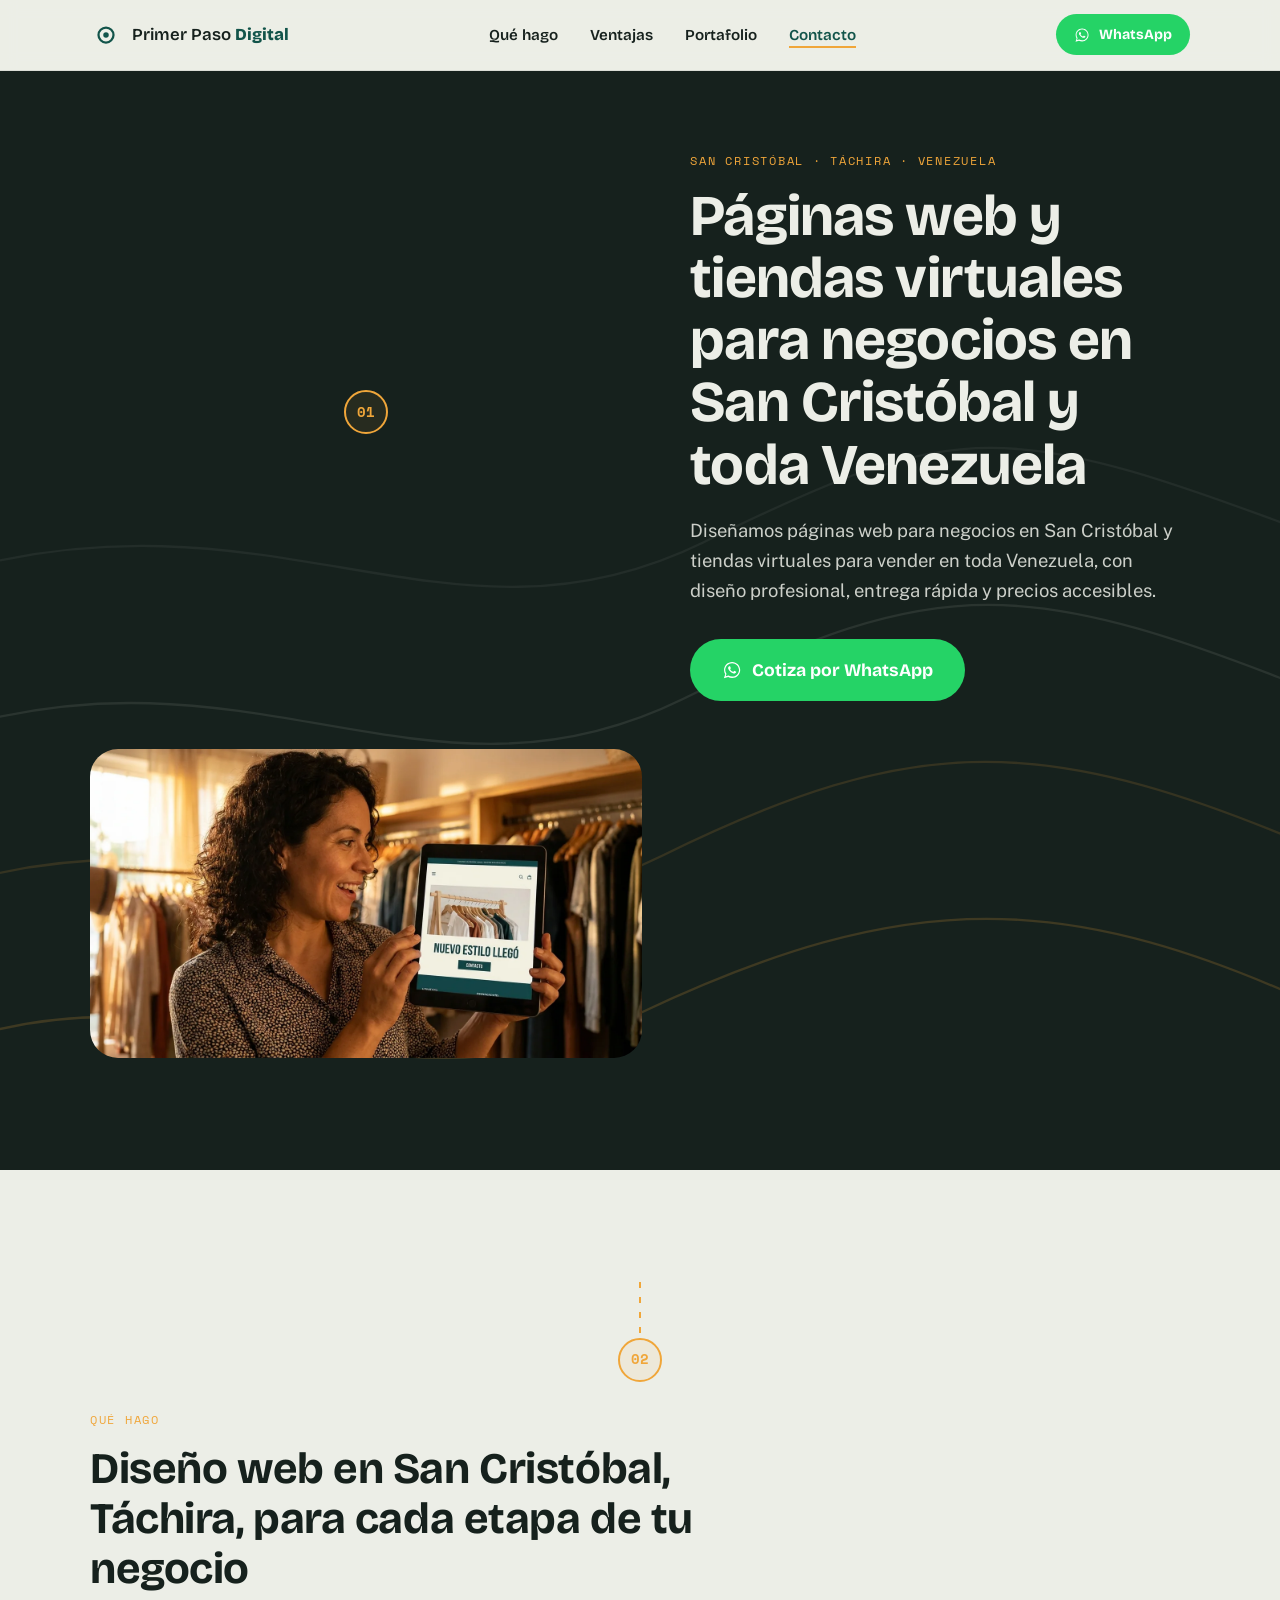
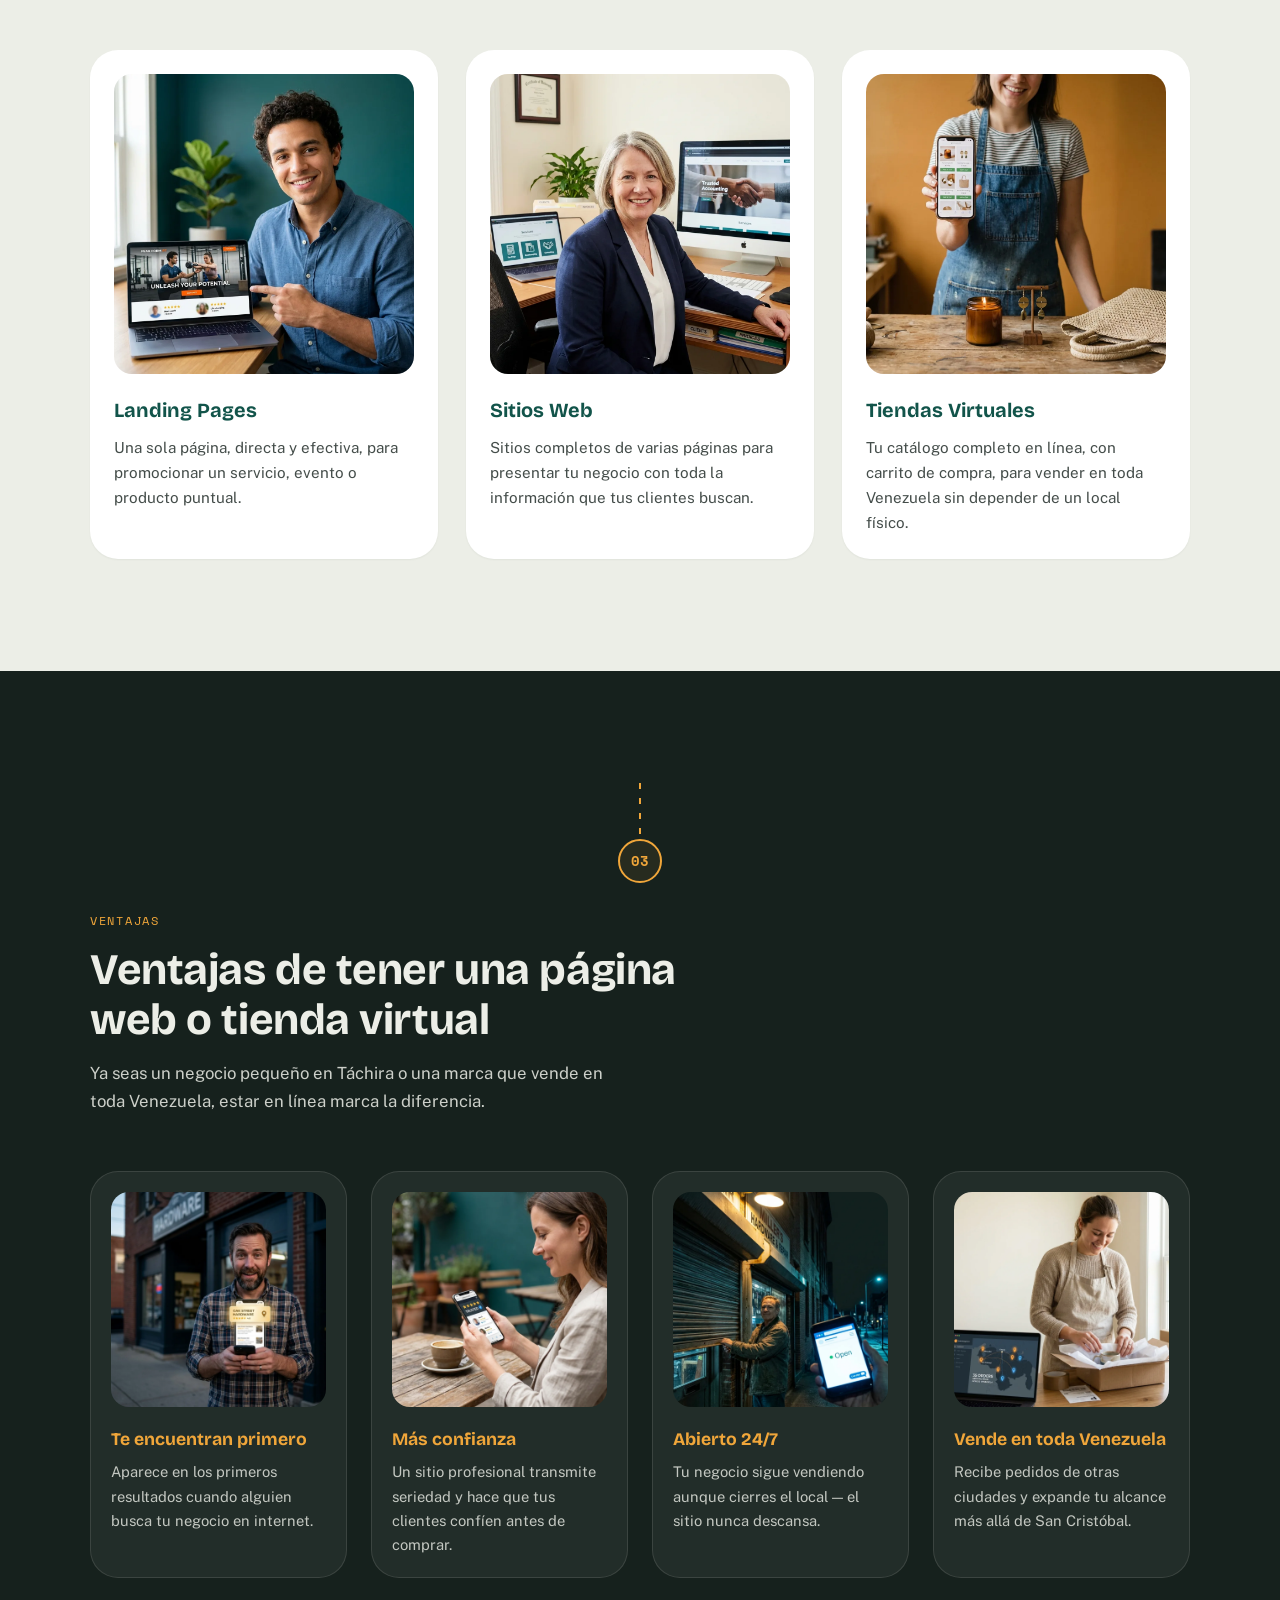
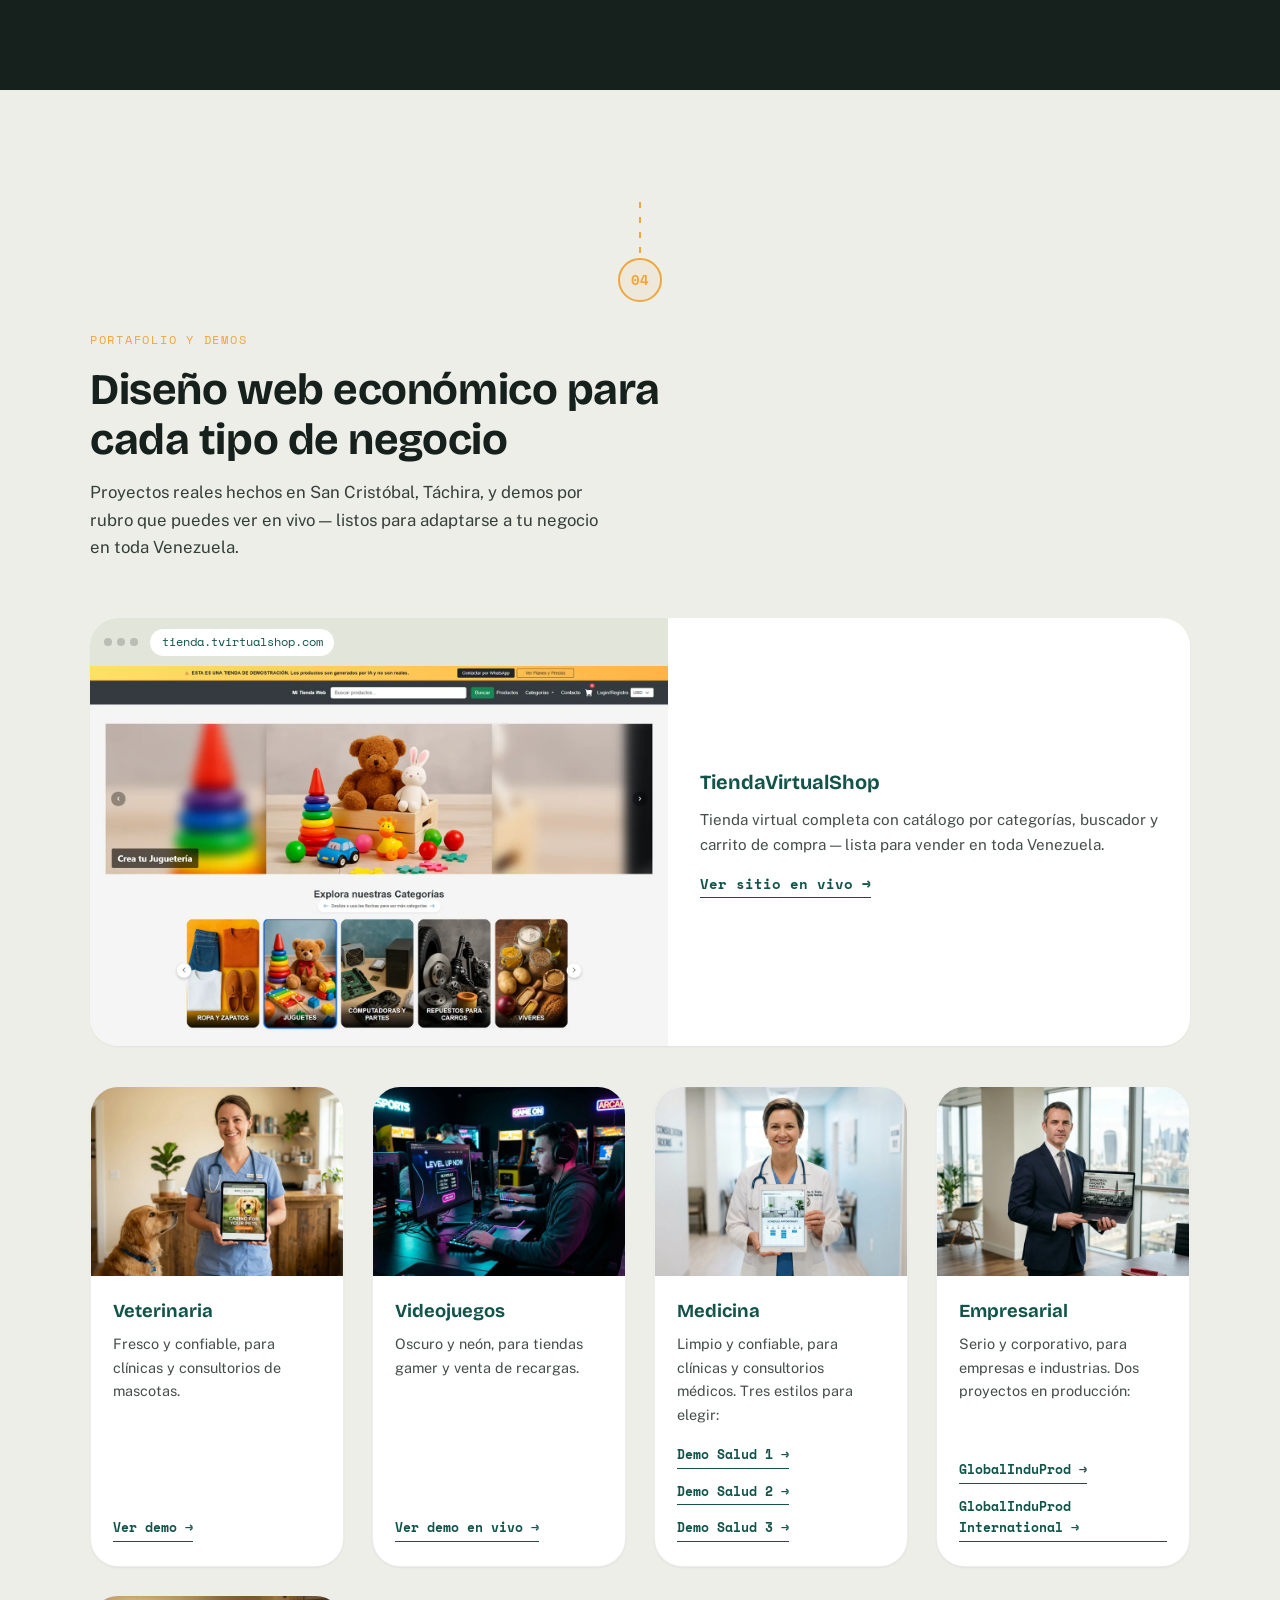
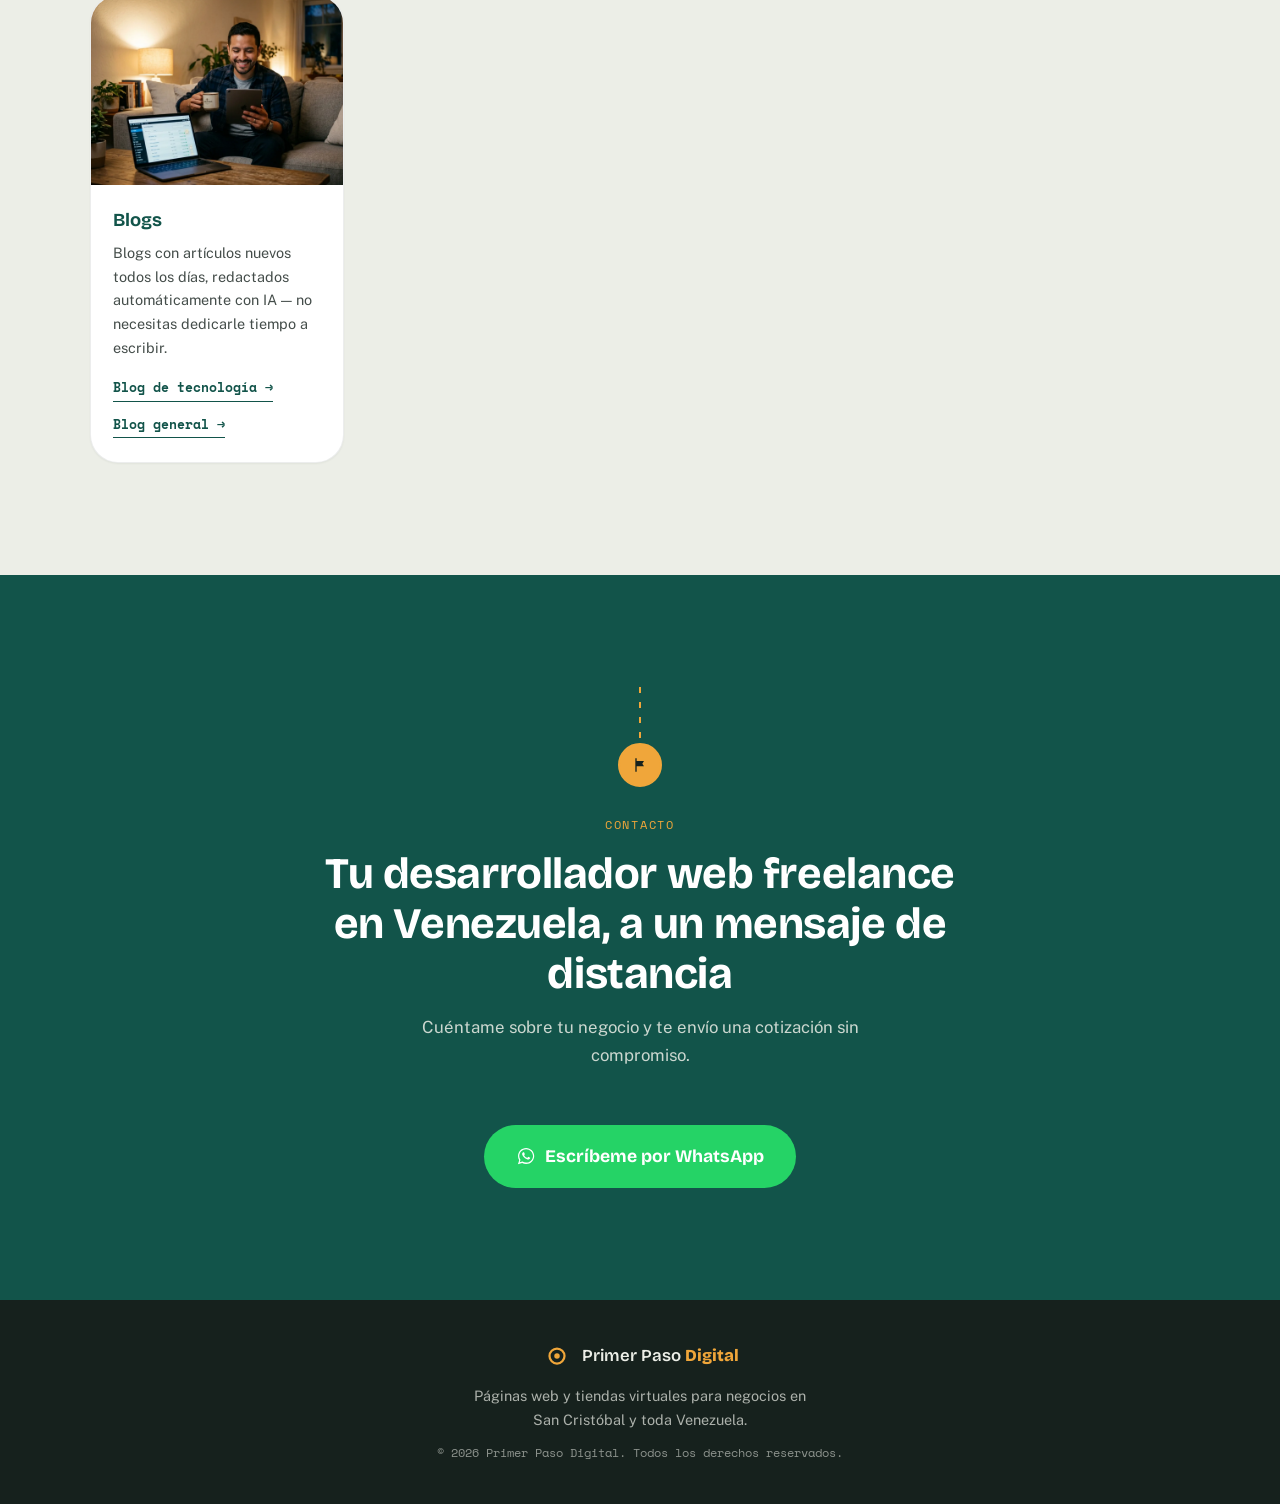
==== commit 68dc008a: "Imagenes webp" ====
--- a/index.html
+++ b/index.html
@@ -12,7 +12,7 @@
 <meta property="og:locale" content="es_VE">
 <meta property="og:title" content="Primer Paso Digital | Páginas Web y Tiendas Virtuales en San Cristóbal, Táchira">
 <meta property="og:description" content="Creamos páginas web y tiendas virtuales para negocios en San Cristóbal y toda Venezuela. Diseño profesional, entrega rápida, precios accesibles.">
-<meta property="og:image" content="assets/img/marca/og-image.png">
+<meta property="og:image" content="assets/img/marca/og-image.jpg">
 <meta name="twitter:card" content="summary_large_image">
 
 <link rel="icon" type="image/svg+xml" href="assets/img/marca/favicon.svg">
@@ -85,7 +85,7 @@
       </div>
 
       <div class="hero__media reveal">
-        <img src="assets/img/hero/hero-negocios-web.png" alt="Dueña de una tienda de ropa en San Cristóbal mostrando con alegría el sitio web de su negocio en una tablet" width="1376" height="768" fetchpriority="high">
+        <img src="assets/img/hero/hero-negocios-web.webp" alt="Dueña de una tienda de ropa en San Cristóbal mostrando con alegría el sitio web de su negocio en una tablet" width="1376" height="768" fetchpriority="high">
       </div>
     </div>
   </section>
@@ -105,19 +105,19 @@
 
       <div class="services__grid">
         <article class="service-card reveal">
-          <img src="assets/img/servicios/servicio-landing.png" alt="Pantalla de laptop mostrando una landing page de una sola página con botón de contacto" width="1024" height="1024" loading="lazy">
+          <img src="assets/img/servicios/servicio-landing.webp" alt="Pantalla de laptop mostrando una landing page de una sola página con botón de contacto" width="1024" height="1024" loading="lazy">
           <h3>Landing Pages</h3>
           <p>Una sola página, directa y efectiva, para promocionar un servicio, evento o producto puntual.</p>
         </article>
 
         <article class="service-card reveal">
-          <img src="assets/img/servicios/servicio-web.png" alt="Monitor y laptop mostrando dos páginas distintas de un sitio web de varias secciones" width="1024" height="1024" loading="lazy">
+          <img src="assets/img/servicios/servicio-web.webp" alt="Monitor y laptop mostrando dos páginas distintas de un sitio web de varias secciones" width="1024" height="1024" loading="lazy">
           <h3>Sitios Web</h3>
           <p>Sitios completos de varias páginas para presentar tu negocio con toda la información que tus clientes buscan.</p>
         </article>
 
         <article class="service-card reveal">
-          <img src="assets/img/servicios/servicio-tienda.png" alt="Teléfono mostrando una tienda virtual con catálogo de productos y botón de agregar al carrito" width="1024" height="1024" loading="lazy">
+          <img src="assets/img/servicios/servicio-tienda.webp" alt="Teléfono mostrando una tienda virtual con catálogo de productos y botón de agregar al carrito" width="1024" height="1024" loading="lazy">
           <h3>Tiendas Virtuales</h3>
           <p>Tu catálogo completo en línea, con carrito de compra, para vender en toda Venezuela sin depender de un local físico.</p>
         </article>
@@ -141,25 +141,25 @@
 
       <div class="advantages__grid">
         <article class="advantage-card reveal">
-          <img src="assets/img/ventajas/ventaja-visibilidad.png" alt="Dueño de una ferretería mostrando su celular con su negocio como primer resultado de búsqueda" width="1024" height="1024" loading="lazy">
+          <img src="assets/img/ventajas/ventaja-visibilidad.webp" alt="Dueño de una ferretería mostrando su celular con su negocio como primer resultado de búsqueda" width="1024" height="1024" loading="lazy">
           <h3>Te encuentran primero</h3>
           <p>Aparece en los primeros resultados cuando alguien busca tu negocio en internet.</p>
         </article>
 
         <article class="advantage-card reveal">
-          <img src="assets/img/ventajas/ventaja-confianza.png" alt="Cliente leyendo reseñas y un sello de negocio verificado en el sitio web de una empresa" width="1024" height="1024" loading="lazy">
+          <img src="assets/img/ventajas/ventaja-confianza.webp" alt="Cliente leyendo reseñas y un sello de negocio verificado en el sitio web de una empresa" width="1024" height="1024" loading="lazy">
           <h3>Más confianza</h3>
           <p>Un sitio profesional transmite seriedad y hace que tus clientes confíen antes de comprar.</p>
         </article>
 
         <article class="advantage-card reveal">
-          <img src="assets/img/ventajas/ventaja-disponibilidad.png" alt="Dueño de un local cerrando su tienda de noche mientras su tienda virtual sigue activa en el celular" width="1024" height="1024" loading="lazy">
+          <img src="assets/img/ventajas/ventaja-disponibilidad.webp" alt="Dueño de un local cerrando su tienda de noche mientras su tienda virtual sigue activa en el celular" width="1024" height="1024" loading="lazy">
           <h3>Abierto 24/7</h3>
           <p>Tu negocio sigue vendiendo aunque cierres el local — el sitio nunca descansa.</p>
         </article>
 
         <article class="advantage-card reveal">
-          <img src="assets/img/ventajas/ventaja-alcance.png" alt="Emprendedora empacando un pedido junto a una laptop con un mapa de pedidos en varias ciudades de Venezuela" width="1024" height="1024" loading="lazy">
+          <img src="assets/img/ventajas/ventaja-alcance.webp" alt="Emprendedora empacando un pedido junto a una laptop con un mapa de pedidos en varias ciudades de Venezuela" width="1024" height="1024" loading="lazy">
           <h3>Vende en toda Venezuela</h3>
           <p>Recibe pedidos de otras ciudades y expande tu alcance más allá de San Cristóbal.</p>
         </article>
@@ -188,7 +188,7 @@
               <span class="browser-bar__url">tienda.tvirtualshop.com</span>
             </span>
             <span class="portfolio-card__image">
-              <img src="assets/img/portafolio/portafolio-tvirtualshop.png" alt="Captura de la página de inicio de TiendaVirtualShop, una tienda virtual real desarrollada por Primer Paso Digital" width="1440" height="2370" loading="lazy">
+              <img src="assets/img/portafolio/portafolio-tvirtualshop.webp" alt="Captura de la página de inicio de TiendaVirtualShop, una tienda virtual real desarrollada por Primer Paso Digital" width="1440" height="2370" loading="lazy">
             </span>
           </a>
           <div class="portfolio-card__body">
@@ -201,7 +201,7 @@
       <div class="demos__grid">
         <article class="demo-card reveal">
           <a class="demo-card__image" href="demos/veterinaria/index.html">
-            <img src="assets/img/demos/demo-veterinaria.png" alt="Veterinaria mostrando en una tablet el sitio web de una clínica veterinaria, demo de Primer Paso Digital" width="1200" height="896" loading="lazy">
+            <img src="assets/img/demos/demo-veterinaria.webp" alt="Veterinaria mostrando en una tablet el sitio web de una clínica veterinaria, demo de Primer Paso Digital" width="1200" height="896" loading="lazy">
           </a>
           <div class="demo-card__body">
             <h3 class="demo-card__title">Veterinaria</h3>
@@ -214,7 +214,7 @@
 
         <article class="demo-card reveal">
           <a class="demo-card__image" href="https://virtualgaming.tvirtualshop.com/" target="_blank" rel="noopener noreferrer">
-            <img src="assets/img/demos/demo-videojuegos.png" alt="Gamer frente a un monitor con el sitio web neón de una tienda gamer, demo en vivo de Primer Paso Digital" width="1200" height="896" loading="lazy">
+            <img src="assets/img/demos/demo-videojuegos.webp" alt="Gamer frente a un monitor con el sitio web neón de una tienda gamer, demo en vivo de Primer Paso Digital" width="1200" height="896" loading="lazy">
           </a>
           <div class="demo-card__body">
             <h3 class="demo-card__title">Videojuegos</h3>
@@ -227,7 +227,7 @@
 
         <article class="demo-card reveal">
           <a class="demo-card__image" href="https://demo-salud-1.primerpasodigital.com/" target="_blank" rel="noopener noreferrer">
-            <img src="assets/img/demos/demo-medicina.png" alt="Doctora mostrando en una tablet el sitio web clínico de un centro médico, demos en vivo de Primer Paso Digital" width="1200" height="896" loading="lazy">
+            <img src="assets/img/demos/demo-medicina.webp" alt="Doctora mostrando en una tablet el sitio web clínico de un centro médico, demos en vivo de Primer Paso Digital" width="1200" height="896" loading="lazy">
           </a>
           <div class="demo-card__body">
             <h3 class="demo-card__title">Medicina</h3>
@@ -242,7 +242,7 @@
 
         <article class="demo-card reveal">
           <a class="demo-card__image" href="https://globalinduprod.com/" target="_blank" rel="noopener noreferrer">
-            <img src="assets/img/demos/demo-empresarial.png" alt="Consultor mostrando en una laptop el sitio web corporativo de una empresa industrial, proyectos en vivo de Primer Paso Digital" width="1200" height="896" loading="lazy">
+            <img src="assets/img/demos/demo-empresarial.webp" alt="Consultor mostrando en una laptop el sitio web corporativo de una empresa industrial, proyectos en vivo de Primer Paso Digital" width="1200" height="896" loading="lazy">
           </a>
           <div class="demo-card__body">
             <h3 class="demo-card__title">Empresarial</h3>
@@ -256,7 +256,7 @@
 
         <article class="demo-card reveal">
           <a class="demo-card__image" href="https://blog.tvirtualshop.com/" target="_blank" rel="noopener noreferrer">
-            <img src="assets/img/demos/demo-blogs.png" alt="Dueño de negocio revisando tranquilo su blog mientras la IA redacta los artículos automáticamente" width="1200" height="896" loading="lazy">
+            <img src="assets/img/demos/demo-blogs.webp" alt="Dueño de negocio revisando tranquilo su blog mientras la IA redacta los artículos automáticamente" width="1200" height="896" loading="lazy">
           </a>
           <div class="demo-card__body">
             <h3 class="demo-card__title">Blogs</h3>
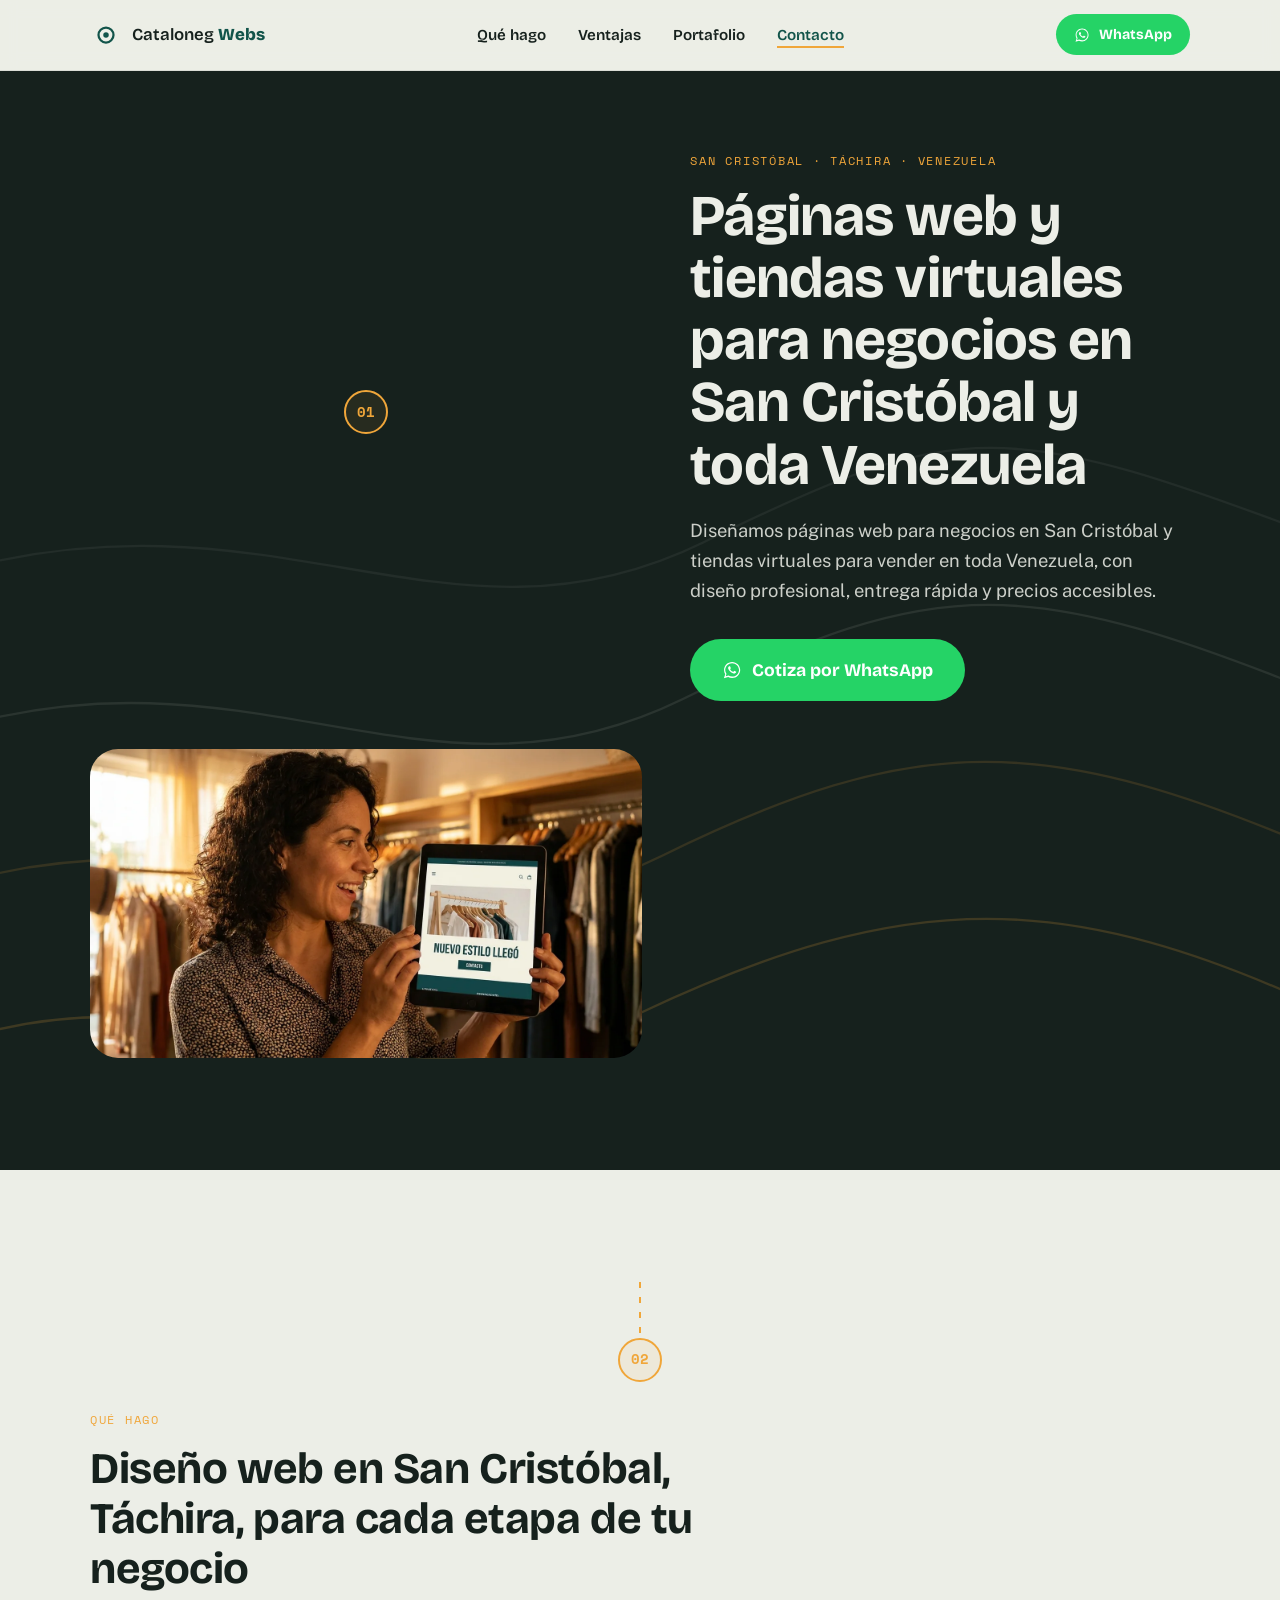
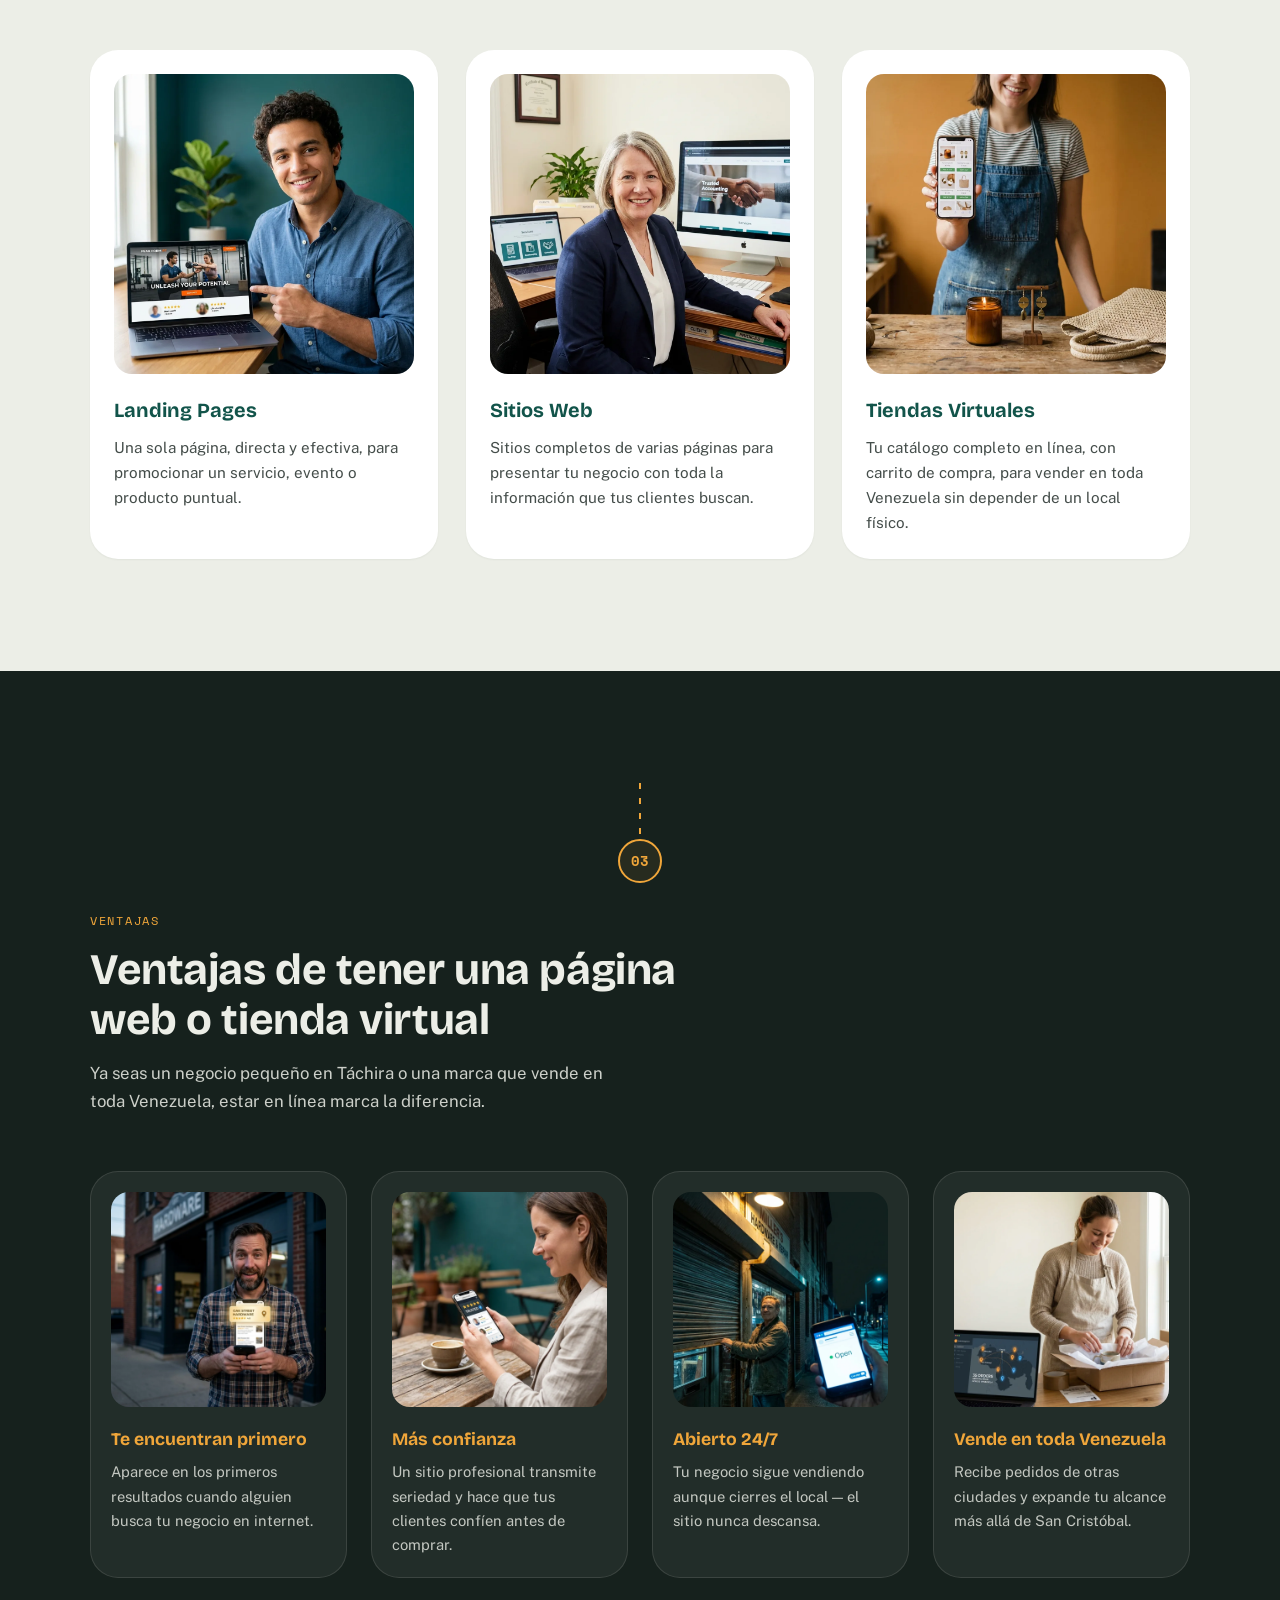
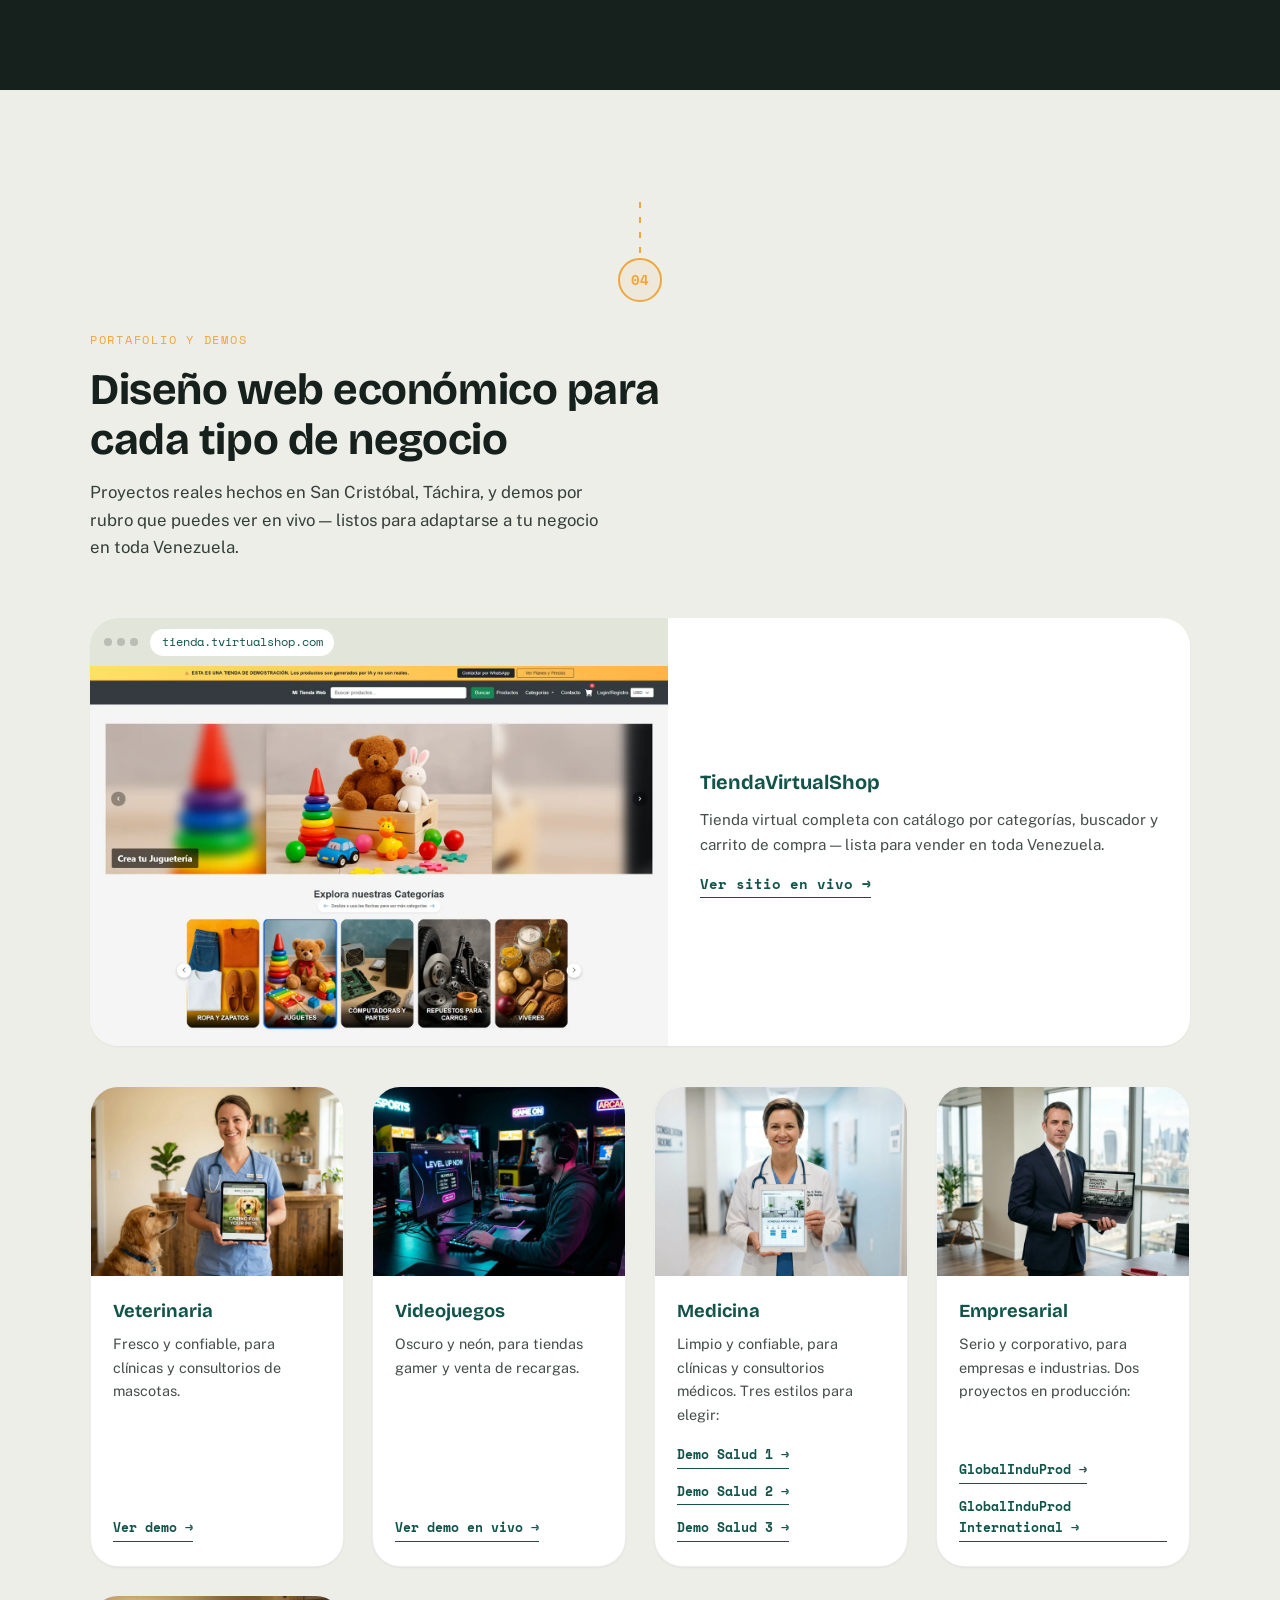
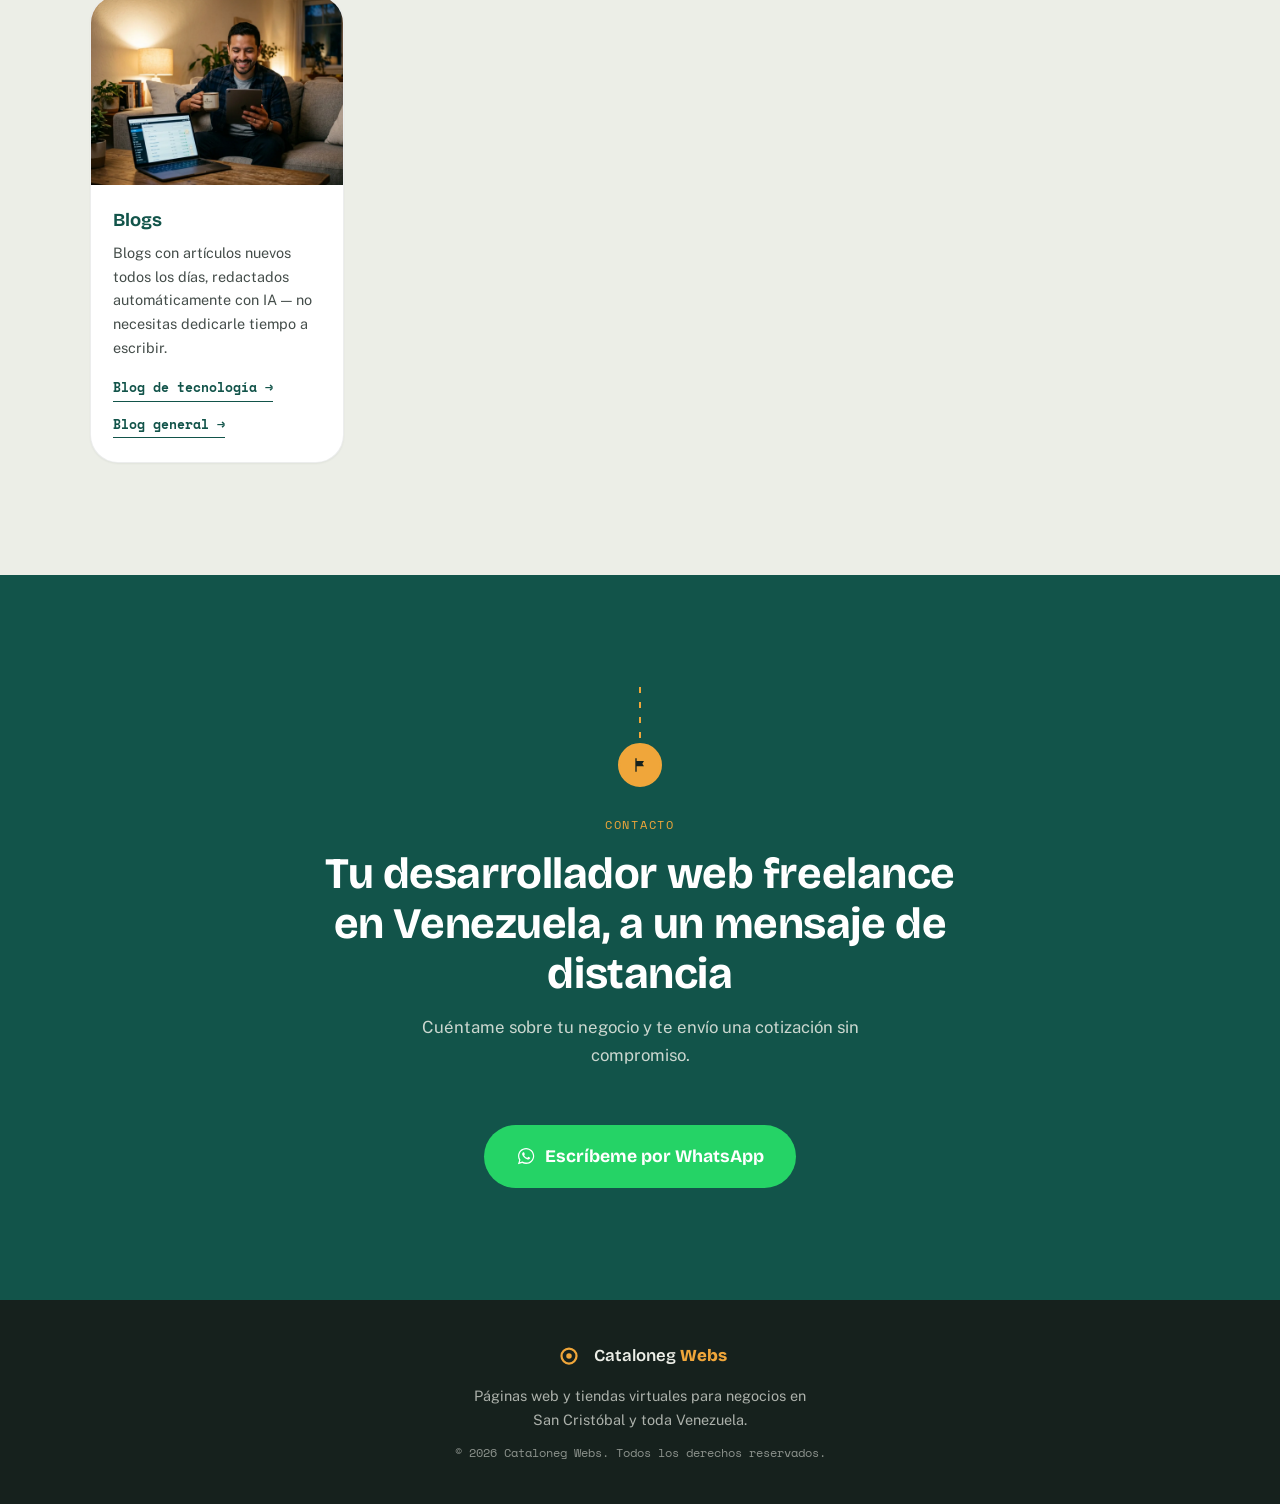
==== commit 251a38f5: "Nuevo dominio webs.cataloneg.com" ====
--- a/index.html
+++ b/index.html
@@ -3,19 +3,20 @@
 <head>
 <meta charset="UTF-8">
 <meta name="viewport" content="width=device-width, initial-scale=1.0">
-<title>Primer Paso Digital | Páginas Web y Tiendas Virtuales en San Cristóbal, Táchira, Venezuela</title>
+<title>Cataloneg Webs | Páginas Web y Tiendas Virtuales en San Cristóbal, Táchira, Venezuela</title>
 <meta name="description" content="Creamos páginas web y tiendas virtuales para negocios en San Cristóbal y toda Venezuela. Diseño profesional, entrega rápida, precios accesibles. Cotiza por WhatsApp.">
-<link rel="canonical" href="https://primerpasodigital.com/">
+<link rel="canonical" href="https://webs.cataloneg.com/">
 <meta name="theme-color" content="#12544A">
 
 <meta property="og:type" content="website">
 <meta property="og:locale" content="es_VE">
-<meta property="og:title" content="Primer Paso Digital | Páginas Web y Tiendas Virtuales en San Cristóbal, Táchira">
+<meta property="og:title" content="Cataloneg Webs | Páginas Web y Tiendas Virtuales en San Cristóbal, Táchira">
 <meta property="og:description" content="Creamos páginas web y tiendas virtuales para negocios en San Cristóbal y toda Venezuela. Diseño profesional, entrega rápida, precios accesibles.">
 <meta property="og:image" content="assets/img/marca/og-image.jpg">
 <meta name="twitter:card" content="summary_large_image">
 
-<link rel="icon" type="image/svg+xml" href="assets/img/marca/favicon.svg">
+<link rel="icon" type="image/png" href="assets/img/marca/favicon-cataloneg.png">
+<link rel="apple-touch-icon" href="assets/img/marca/apple-touch-icon-cataloneg.png">
 
 <link rel="preconnect" href="https://fonts.googleapis.com">
 <link rel="preconnect" href="https://fonts.gstatic.com" crossorigin>
@@ -29,12 +30,12 @@
 
 <header class="site-header" id="top">
   <div class="container site-header__inner">
-    <a class="brand" href="#top" aria-label="Primer Paso Digital — Inicio">
+    <a class="brand" href="#top" aria-label="Cataloneg Webs — Inicio">
       <svg class="brand__mark" viewBox="0 0 64 64" aria-hidden="true">
         <circle cx="32" cy="32" r="15" fill="none" stroke="currentColor" stroke-width="4.5"/>
         <circle cx="32" cy="32" r="5.5" fill="currentColor"/>
       </svg>
-      <span class="brand__word">Primer Paso <strong>Digital</strong></span>
+      <span class="brand__word">Cataloneg <strong>Webs</strong></span>
     </a>
 
     <nav class="nav" id="siteNav">
@@ -188,7 +189,7 @@
               <span class="browser-bar__url">tienda.tvirtualshop.com</span>
             </span>
             <span class="portfolio-card__image">
-              <img src="assets/img/portafolio/portafolio-tvirtualshop.webp" alt="Captura de la página de inicio de TiendaVirtualShop, una tienda virtual real desarrollada por Primer Paso Digital" width="1440" height="2370" loading="lazy">
+              <img src="assets/img/portafolio/portafolio-tvirtualshop.webp" alt="Captura de la página de inicio de TiendaVirtualShop, una tienda virtual real desarrollada por Cataloneg Webs" width="1440" height="2370" loading="lazy">
             </span>
           </a>
           <div class="portfolio-card__body">
@@ -201,7 +202,7 @@
       <div class="demos__grid">
         <article class="demo-card reveal">
           <a class="demo-card__image" href="demos/veterinaria/index.html">
-            <img src="assets/img/demos/demo-veterinaria.webp" alt="Veterinaria mostrando en una tablet el sitio web de una clínica veterinaria, demo de Primer Paso Digital" width="1200" height="896" loading="lazy">
+            <img src="assets/img/demos/demo-veterinaria.webp" alt="Veterinaria mostrando en una tablet el sitio web de una clínica veterinaria, demo de Cataloneg Webs" width="1200" height="896" loading="lazy">
           </a>
           <div class="demo-card__body">
             <h3 class="demo-card__title">Veterinaria</h3>
@@ -214,7 +215,7 @@
 
         <article class="demo-card reveal">
           <a class="demo-card__image" href="https://virtualgaming.tvirtualshop.com/" target="_blank" rel="noopener noreferrer">
-            <img src="assets/img/demos/demo-videojuegos.webp" alt="Gamer frente a un monitor con el sitio web neón de una tienda gamer, demo en vivo de Primer Paso Digital" width="1200" height="896" loading="lazy">
+            <img src="assets/img/demos/demo-videojuegos.webp" alt="Gamer frente a un monitor con el sitio web neón de una tienda gamer, demo en vivo de Cataloneg Webs" width="1200" height="896" loading="lazy">
           </a>
           <div class="demo-card__body">
             <h3 class="demo-card__title">Videojuegos</h3>
@@ -226,23 +227,23 @@
         </article>
 
         <article class="demo-card reveal">
-          <a class="demo-card__image" href="https://demo-salud-1.primerpasodigital.com/" target="_blank" rel="noopener noreferrer">
-            <img src="assets/img/demos/demo-medicina.webp" alt="Doctora mostrando en una tablet el sitio web clínico de un centro médico, demos en vivo de Primer Paso Digital" width="1200" height="896" loading="lazy">
+          <a class="demo-card__image" href="https://demo-salud-1.cataloneg.com/" target="_blank" rel="noopener noreferrer">
+            <img src="assets/img/demos/demo-medicina.webp" alt="Doctora mostrando en una tablet el sitio web clínico de un centro médico, demos en vivo de Cataloneg Webs" width="1200" height="896" loading="lazy">
           </a>
           <div class="demo-card__body">
             <h3 class="demo-card__title">Medicina</h3>
             <p class="demo-card__desc">Limpio y confiable, para clínicas y consultorios médicos. Tres estilos para elegir:</p>
             <ul class="demo-card__links">
-              <li><a class="link-arrow" href="https://demo-salud-1.primerpasodigital.com/" target="_blank" rel="noopener noreferrer">Demo Salud 1 →</a></li>
-              <li><a class="link-arrow" href="https://demo-salud-2.primerpasodigital.com/" target="_blank" rel="noopener noreferrer">Demo Salud 2 →</a></li>
-              <li><a class="link-arrow" href="https://demo-salud-3.primerpasodigital.com/" target="_blank" rel="noopener noreferrer">Demo Salud 3 →</a></li>
+              <li><a class="link-arrow" href="https://demo-salud-1.cataloneg.com/" target="_blank" rel="noopener noreferrer">Demo Salud 1 →</a></li>
+              <li><a class="link-arrow" href="https://demo-salud-2.cataloneg.com/" target="_blank" rel="noopener noreferrer">Demo Salud 2 →</a></li>
+              <li><a class="link-arrow" href="https://demo-salud-3.cataloneg.com/" target="_blank" rel="noopener noreferrer">Demo Salud 3 →</a></li>
             </ul>
           </div>
         </article>
 
         <article class="demo-card reveal">
           <a class="demo-card__image" href="https://globalinduprod.com/" target="_blank" rel="noopener noreferrer">
-            <img src="assets/img/demos/demo-empresarial.webp" alt="Consultor mostrando en una laptop el sitio web corporativo de una empresa industrial, proyectos en vivo de Primer Paso Digital" width="1200" height="896" loading="lazy">
+            <img src="assets/img/demos/demo-empresarial.webp" alt="Consultor mostrando en una laptop el sitio web corporativo de una empresa industrial, proyectos en vivo de Cataloneg Webs" width="1200" height="896" loading="lazy">
           </a>
           <div class="demo-card__body">
             <h3 class="demo-card__title">Empresarial</h3>
@@ -298,17 +299,21 @@
 
 <footer class="site-footer">
   <div class="container site-footer__inner">
-    <a class="brand brand--footer" href="#top" aria-label="Primer Paso Digital — Inicio">
+    <a class="brand brand--footer" href="#top" aria-label="Cataloneg Webs — Inicio">
       <svg class="brand__mark" viewBox="0 0 64 64" aria-hidden="true">
         <circle cx="32" cy="32" r="15" fill="none" stroke="currentColor" stroke-width="4.5"/>
         <circle cx="32" cy="32" r="5.5" fill="currentColor"/>
       </svg>
-      <span class="brand__word">Primer Paso <strong>Digital</strong></span>
+      <span class="brand__word">Cataloneg <strong>Webs</strong></span>
     </a>
     <p class="site-footer__tag">Páginas web y tiendas virtuales para negocios en San Cristóbal y toda Venezuela.</p>
-    <p class="site-footer__copy">© <span id="year"></span> Primer Paso Digital. Todos los derechos reservados.</p>
+    <p class="site-footer__copy">© <span id="year"></span> Cataloneg Webs. Todos los derechos reservados.</p>
   </div>
 </footer>
+
+<button class="back-to-top" id="backToTop" aria-label="Volver arriba" title="Volver arriba">
+  <svg viewBox="0 0 24 24" aria-hidden="true"><path fill="none" stroke="currentColor" stroke-width="2.3" stroke-linecap="round" stroke-linejoin="round" d="M12 19V5M5 12l7-7 7 7"/></svg>
+</button>
 
 <script src="assets/js/main.js"></script>
 </body>
--- a/assets/css/main.css
+++ b/assets/css/main.css
@@ -543,3 +543,34 @@
 @media (min-width: 900px) {
   .site-header__inner { gap: 2.5rem; }
 }
+
+/* ==========================================================================
+   Volver arriba
+   ========================================================================== */
+.back-to-top {
+  position: fixed;
+  right: clamp(1rem, 4vw, 2rem);
+  bottom: clamp(1rem, 4vw, 2rem);
+  z-index: 90;
+  width: 3rem;
+  height: 3rem;
+  border-radius: 50%;
+  border: none;
+  background: var(--marca);
+  color: var(--ink);
+  display: flex;
+  align-items: center;
+  justify-content: center;
+  box-shadow: 0 10px 24px -8px rgba(22, 33, 29, .4);
+  opacity: 0;
+  transform: translateY(14px);
+  pointer-events: none;
+  transition: opacity .25s var(--ease), transform .25s var(--ease), background .2s var(--ease), color .2s var(--ease);
+}
+.back-to-top.is-visible { opacity: 1; transform: none; pointer-events: auto; }
+.back-to-top:hover { background: var(--sendero); color: var(--niebla); }
+.back-to-top svg { width: 1.4rem; height: 1.4rem; }
+
+@media (prefers-reduced-motion: reduce) {
+  .back-to-top { transition: opacity .001ms, color .001ms; }
+}
